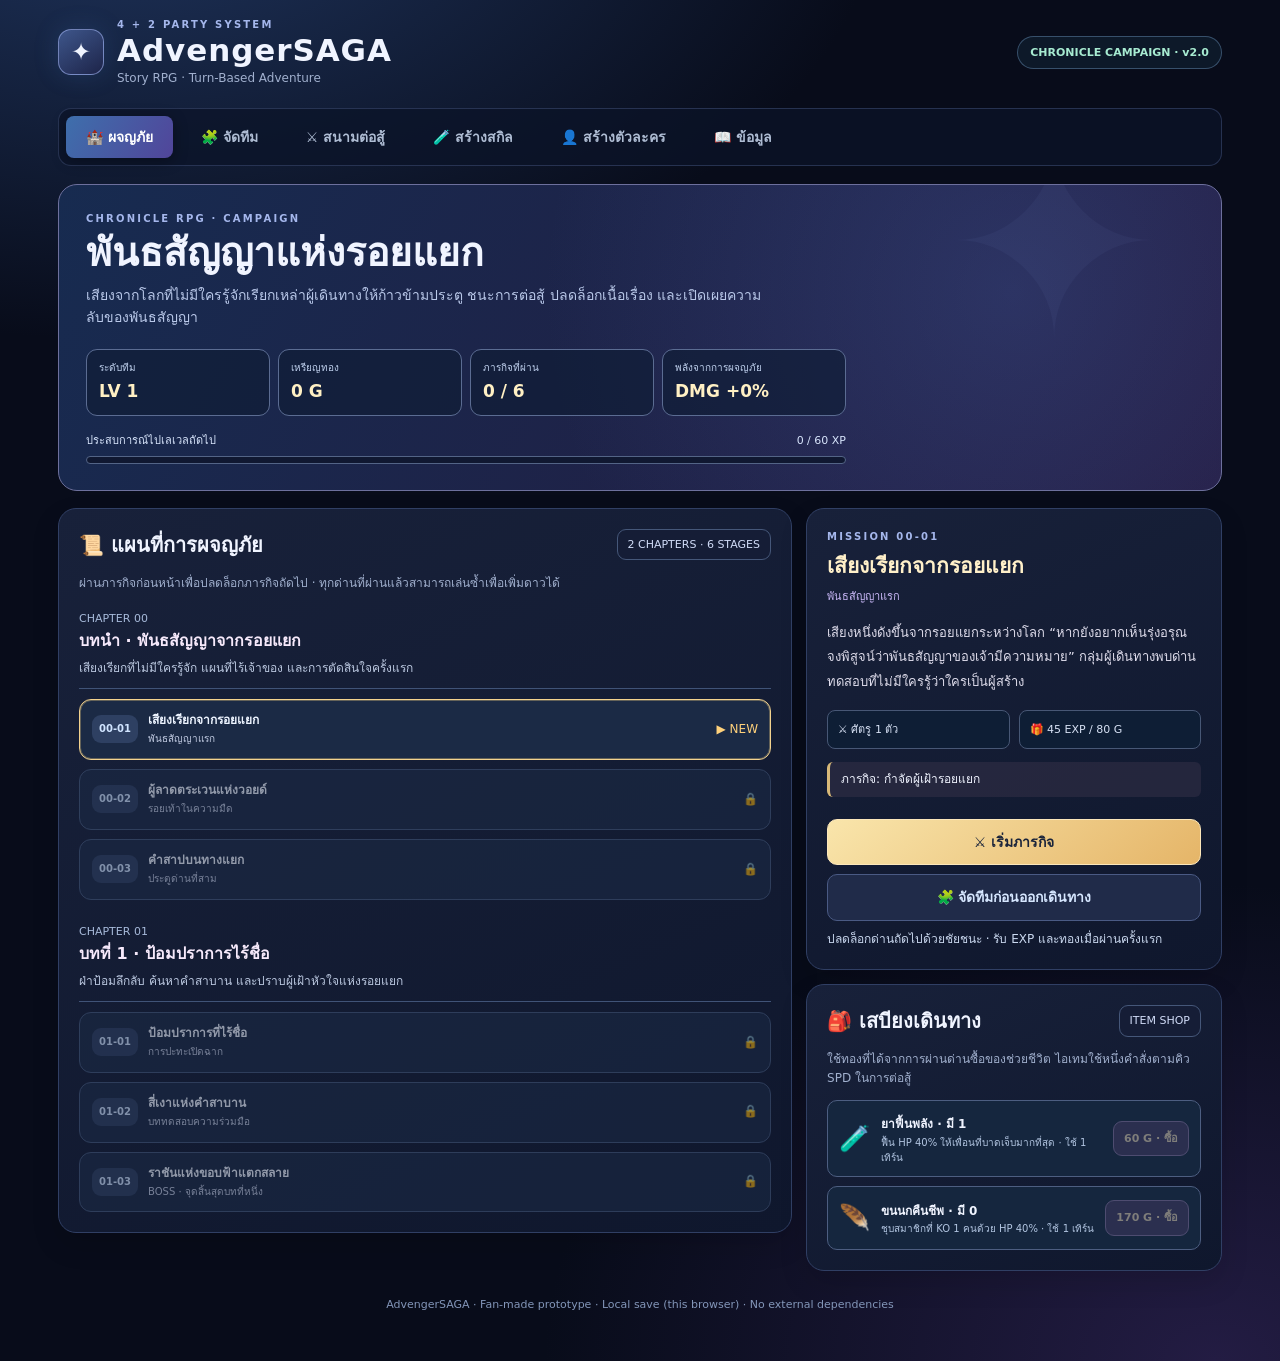
==== index.html @ af324405 "Label team-level growth accurately as campaign damage bonus, not a permanent stat modification" ====
<!doctype html>
<html lang="th">
<head>
<meta charset="utf-8"><meta name="viewport" content="width=device-width, initial-scale=1, viewport-fit=cover">
<meta name="theme-color" content="#090d20">
<title>AdvengerSAGA | สนามต่อสู้ 4+2</title>
<style>
:root{color-scheme:dark;--bg:#080c1a;--panel:#111930;--panel2:#17213c;--line:#303f64;--ink:#f0f4ff;--muted:#a1b0ce;--gold:#f5d28a;--aqua:#88d5ff}
*{box-sizing:border-box}body{margin:0;background:radial-gradient(ellipse 85% 50% at 10% -10%,#203660 0,transparent 70%),radial-gradient(ellipse 75% 50% at 95% 100%,#231c43 0,transparent 70%),var(--bg);color:var(--ink);font:14px/1.6 system-ui,"Noto Sans Thai",sans-serif;min-height:100vh}
button,a{font:inherit}button{cursor:pointer}button:disabled{cursor:not-allowed;opacity:.45}button:focus-visible,a:focus-visible{outline:3px solid #95dfff;outline-offset:3px}a{color:#99d9ff;text-decoration:none}a:hover{text-decoration:underline}
.shell{width:min(1200px,100%);padding:17px 18px 48px;margin:auto}
header{display:flex;align-items:center;justify-content:space-between;gap:15px;flex-wrap:wrap;margin-bottom:20px}
.logo{display:flex;align-items:center;gap:13px}.mark{height:46px;width:46px;display:grid;place-items:center;border:1px solid #9eb2ef9e;border-radius:13px;background:linear-gradient(145deg,#3e568b,#1d2449);font-size:24px;box-shadow:0 0 24px #4379bb35}
.eyebrow{font-size:10px;letter-spacing:.22em;text-transform:uppercase;color:#a5b7ec;font-weight:800}.brand{font-size:clamp(22px,3vw,31px);letter-spacing:.03em;line-height:1.15;font-weight:900}.sub{color:var(--muted);font-size:12px}.tag{border:1px solid #6387ad80;border-radius:99px;background:#172d416d;padding:7px 12px;font-size:11px;font-weight:800;color:#a7ebd1}
nav{display:flex;gap:8px;flex-wrap:wrap;border:1px solid #374469a5;background:#0c1428b9;padding:7px;border-radius:13px;margin:0 0 18px}
.nav-btn{border:0;background:transparent;color:#afbdd4;border-radius:8px;padding:10px 20px;font-weight:800;transition:.15s}.nav-btn.active{color:#fff;background:linear-gradient(120deg,#3e6fac,#51459a);box-shadow:0 3px 15px #0005}
.hero-banner{position:relative;overflow:hidden;background:linear-gradient(120deg,#1e2d56e8,#1d193a);border:1px solid #526d9d;border-radius:19px;padding:26px 27px;margin-bottom:17px}
.hero-banner:after{content:"✦";position:absolute;right:5%;top:-60px;font-size:240px;line-height:1;color:#98b9ff0b;pointer-events:none}
.hero-banner h1{margin:2px 0 6px;font-size:clamp(24px,4vw,39px);line-height:1.25;max-width:700px}.hero-banner p{max-width:690px;margin:0;color:#b9c8e9}
.panel{background:linear-gradient(155deg,#18213a,#0f172d);border:1px solid var(--line);padding:20px;border-radius:18px;box-shadow:0 12px 28px #0002;min-width:0}
.panel-head{display:flex;align-items:center;justify-content:space-between;gap:9px;flex-wrap:wrap;margin-bottom:13px}
.panel h2,.panel h3{margin:0;font-size:20px}.small{font-size:12px;color:var(--muted)}
.grid-main{display:grid;grid-template-columns:1.4fr 1fr;gap:16px}
.party-grid{display:grid;grid-template-columns:repeat(2,minmax(0,1fr));gap:12px}
.unit-card{position:relative;display:flex;flex-direction:column;gap:11px;min-height:145px;width:100%;text-align:left;border:1px solid #43557c;border-radius:14px;padding:14px;background:linear-gradient(135deg,#202c49,#131c34);color:var(--ink);transition:border-color .2s,transform .16s;overflow:hidden}
.unit-card:before{content:"";height:100%;width:4px;position:absolute;left:0;top:0;background:var(--accent,#9ed6ff)}
.unit-card:hover{border-color:var(--accent,#8abaff);transform:translateY(-2px)}.unit-card.selected{border-color:#f7db9b;box-shadow:inset 0 0 0 1px #e8c87850,0 0 22px #cba45a1c}
.class-head{display:flex;gap:12px;align-items:center}.unit-icon{font-size:31px;display:grid;place-items:center;width:54px;height:54px;border-radius:14px;background:var(--accent-back,#263c61);border:1px solid #819ac354}
.unit-name{font-size:18px;font-weight:900;line-height:1.2}.unit-slot{font-size:10px;letter-spacing:.14em;color:#b3c3e9;font-weight:800}
.unit-meta{font-size:12px;color:#b7c6dc}.mini-meters{display:flex;align-items:center;gap:7px;font-size:10px;color:#b9c8e0}
.meter{height:6px;background:#080f22;border-radius:99px;overflow:hidden;flex:1}.meter i{display:block;height:100%;background:linear-gradient(90deg,#4abf9e,#a5f1cd);border-radius:inherit}
.support-grid{display:grid;grid-template-columns:repeat(2,minmax(0,1fr));gap:10px}
.support-card{position:relative;border:1px solid #5961887f;border-radius:14px;padding:16px;background:#1b2543;text-align:left;color:var(--ink);min-height:125px}
.support-card .support-avatar{font-size:26px}.support-card b{display:block;margin:5px 0}.support-card small{display:block;color:#b5c2de;font-size:11px}
.help{border-left:3px solid #d8b679;background:#24243c7d;padding:11px 13px;border-radius:8px;font-size:12px;color:#d6deef}
.button{display:inline-flex;align-items:center;justify-content:center;gap:9px;padding:11px 17px;background:linear-gradient(140deg,#496bad,#5548a0);color:#fff;border:1px solid #8da6db;border-radius:10px;font-weight:800;text-decoration:none;transition:filter .2s}.button:hover{filter:brightness(1.15);text-decoration:none}.button.primary{background:linear-gradient(140deg,#f9e5ab,#e5b568);color:#19233a;border-color:#fce7bb}.button.ghost{background:#202b49;color:#d6e7ff;border-color:#4a5a84}.button.danger{background:#4b293d;border-color:#99536d;color:#ffe5e5}.button.wide{width:100%}
.toolbar{display:flex;flex-wrap:wrap;gap:9px;margin-top:16px}
.status{color:#cfe6ff;font-size:12px}.chips{display:flex;gap:8px;align-items:center;flex-wrap:wrap}
.chip{font-size:11px;border:1px solid #455779;color:#d1dcf8;padding:6px 10px;border-radius:9px;background:#151d36}
#picker{margin-top:14px}.picker-grid{display:grid;grid-template-columns:repeat(2,minmax(0,1fr));gap:9px}
.picker-opt{display:flex;align-items:center;gap:8px;border:1px solid #405782;background:#1d294a;padding:10px;border-radius:9px;color:#edf5ff;text-align:left}.picker-opt:hover{border-color:#e3cf99}.picker-opt:disabled{opacity:.4}
.pick-title{font-size:12px;font-weight:800}
.screen{display:none}.screen.active{display:block}
.battle-head{display:flex;align-items:center;justify-content:space-between;gap:12px;flex-wrap:wrap;margin-bottom:10px}
.battle-roster{display:grid;grid-template-columns:repeat(4,minmax(0,1fr));gap:9px}
.battle-member{color:#e4eafc;border:1px solid #4d5980;background:#1c2642;border-radius:11px;padding:10px;text-align:left;min-height:83px}
.battle-member.active{border-color:#f6d08a;background:#303455;box-shadow:inset 0 0 0 1px #e7c87544}.battle-member b{display:block;font-size:12px}.battle-member span{display:block;font-size:10px;color:#b3c1d9}
.party-stats{display:grid;grid-template-columns:repeat(3,1fr);gap:10px;margin:12px 0}
.statbox{padding:10px 12px;border:1px solid #364766;background:#111b34;border-radius:10px;font-size:11px;color:#b6c3de}.statbox strong{font-size:19px;color:#fff;display:block}
.support-actions{display:grid;grid-template-columns:repeat(2,minmax(0,1fr));gap:9px;margin:12px 0}
.support-button{color:#eaf0ff;border:1px solid #515d8a;background:#242a48;border-radius:11px;text-align:left;padding:12px;font-weight:800}
.support-button small{display:block;font-weight:500;color:#b8c6e0}.support-button.used{opacity:.5}
.arena-wrap{border:1px solid #495985;border-radius:16px;background:#0b1025;overflow:hidden;position:relative}
.arena-frame{width:100%;display:block;height:805px;border:0;background:#0b1025}
.frame-link{display:flex;justify-content:space-between;gap:10px;align-items:center;padding:9px 12px;border-top:1px solid #334466;background:#141d36;font-size:11px}
.logbox{max-height:155px;overflow:auto;display:flex;flex-direction:column;gap:5px}.logline{border-bottom:1px solid #2c395a;padding:5px 0;font-size:12px;color:#b9cbe3}
.footer{color:#8396b9;font-size:11px;text-align:center;margin-top:25px}
.toast{position:fixed;left:50%;bottom:25px;transform:translateX(-50%);background:#f8dfac;color:#1a2235;padding:12px 18px;border-radius:10px;box-shadow:0 8px 30px #0006;font-weight:800;z-index:20;max-width:90vw}
@media(max-width:820px){.grid-main{grid-template-columns:1fr}.arena-frame{height:840px}}
@media(max-width:580px){
 .shell{padding:12px 10px 35px}.hero-banner{padding:20px 17px}.panel{padding:14px}
 .party-grid,.support-grid{gap:8px}.unit-card{padding:11px;min-height:150px}
 .class-head{gap:8px}.unit-icon{width:43px;height:43px;font-size:24px}.unit-name{font-size:14px}
 .unit-meta{font-size:10px}.support-card{padding:10px}
 .battle-member{padding:7px 5px;min-height:80px}.battle-member b{font-size:11px}
 .battle-member span{font-size:9px}.party-stats{gap:6px}.statbox{padding:8px}.statbox strong{font-size:15px}
 .support-button{padding:10px;font-size:11px}
 .arena-frame{height:940px}
 .frame-link{flex-direction:column;align-items:flex-start}
 .nav-btn{flex:1;padding:9px}
}

/* v0.2 — Action-first battle layout (embedded approved animation stays intact). */
#battle{--hud:#111b35}
#battle .battle-heading{display:flex;align-items:center;justify-content:space-between;gap:16px;flex-wrap:wrap;margin-bottom:14px}
#battle .battle-heading .battle-title{font-size:clamp(24px,3vw,34px);line-height:1.2;margin:2px 0 3px}
#battle .battle-heading .small{margin:0}
#battle .battle-heading-actions{display:flex;gap:8px;align-items:center;flex-wrap:wrap}
#battle .battle-layout{display:grid;grid-template-columns:minmax(0,1.65fr) minmax(265px,.9fr);gap:14px;align-items:start}
#battle .battle-main-column,#battle .battle-aside{display:flex;flex-direction:column;gap:12px;min-width:0}
#battle .arena-wrap{border-radius:17px;box-shadow:0 18px 36px #0004}
#battle .arena-hud{padding:12px 15px;background:linear-gradient(130deg,#121f3d,#192744);border-bottom:1px solid #455779}
#battle .arena-hud>div:first-child{display:flex;align-items:center;justify-content:space-between;gap:9px}
#battle .arena-hud strong{font-size:16px;color:#ffe1b1;font-variant-numeric:tabular-nums}
#battle .hud-tag{font-size:11px;font-weight:850;color:#d8e2f5;letter-spacing:.06em}
#battle .hud-meter{height:9px;background:#071122;overflow:hidden;border-radius:99px;margin-top:9px}
#battle .hud-meter i{height:100%;display:block;width:100%;border-radius:inherit;background:linear-gradient(90deg,#df6a6e,#f4c58b);transition:width .28s ease}
#battle .arena-frame{height:479px;width:100%;display:block;border:0;background:#0e1934}
#battle .arena-foot{display:flex;justify-content:space-between;align-items:center;gap:10px;padding:9px 14px;border-top:1px solid #364663;background:#101b34;font-size:12px}
#battle .arena-foot b{color:#e4ecff}
#battle .arena-foot #activeSubtitle{color:#9fb2d9}
#battle .combat-console{padding:15px}
#battle .command-topline{display:flex;justify-content:space-between;align-items:start;gap:10px;margin-bottom:10px}
#battle .command-topline h2{font-size:17px;margin:0}
#battle .command-indicator{font-size:10px;font-weight:850;letter-spacing:.12em;border:1px solid #508b7a;border-radius:7px;padding:5px 8px;background:#1742388a;color:#bdf5dd;white-space:nowrap}
#battle .command-indicator.busy{border-color:#b68e67;background:#4d3623aa;color:#ffe5b0}
#battle .battle-notice{font-size:12px;color:#c8d8ef;background:#0b152c;border:1px solid #354663;border-radius:9px;padding:8px 10px;margin-bottom:10px;min-height:38px}
#battle .combat-command-grid{display:grid;grid-template-columns:repeat(3,minmax(0,1fr));gap:9px}
#battle .combat-command{position:relative;min-width:0;min-height:102px;border:1px solid #6c83b9;border-radius:13px;text-align:left;background:linear-gradient(150deg,#28466d,#16253c);color:#f3f7ff;padding:11px 11px 17px;transition:filter .13s,transform .13s}
#battle .combat-command:hover:not(:disabled){filter:brightness(1.17)}
#battle .combat-command:active:not(:disabled){transform:scale(.97)}
#battle .combat-command.skill{border-color:#76a9c1;background:linear-gradient(145deg,#20535c,#203356)}
#battle .combat-command.ultimate{border-color:#c8a2ec;background:linear-gradient(145deg,#593d78,#2d254e)}
#battle .combat-command:disabled{opacity:.42}
#battle .combat-command-icon{font-size:24px;display:block;line-height:1.15;margin-bottom:8px}
#battle .combat-command strong{display:block;font-size:13px}
#battle .combat-command small{display:block;color:#c3d4ee;font-size:11px;line-height:1.4;margin-top:2px}
#battle .combat-command em{position:absolute;bottom:6px;right:9px;font-style:normal;font-size:9px;color:#d4d9f6;border:1px solid #7a96bd8c;border-radius:4px;padding:0px 5px}
#battle .element-picker{border-top:1px solid #37466b;margin-top:11px;padding-top:11px}
#battle .element-title{display:flex;align-items:center;justify-content:space-between;gap:9px;flex-wrap:wrap;font-size:12px}
#battle .element-choices{display:flex;flex-wrap:wrap;gap:7px;margin-top:8px}
#battle .element-choice{border:1px solid #506384;background:#1a2643;color:#ebf0ff;border-radius:8px;padding:7px 10px;font-size:11px;display:flex;align-items:center;gap:6px}
#battle .element-choice i{height:10px;width:10px;border-radius:50%;background:var(--swatch);box-shadow:0 0 10px var(--swatch)}
#battle .element-choice.active{border-color:#ffda9b;background:#3d3a4d;color:#ffebb9}
#battle .element-choice:disabled{opacity:.43}
#battle .party-console,#battle .support-console{padding:15px}
#battle .battle-roster{display:grid;grid-template-columns:repeat(2,minmax(0,1fr));gap:8px}
#battle .battle-member{min-height:94px;display:flex;flex-direction:column;gap:4px;justify-content:space-between;padding:10px}
#battle .battle-member.active{background:linear-gradient(150deg,#344e73,#2d3458);border-color:#f3d596}
#battle .battle-member b{font-size:13px}
#battle .battle-member span{font-size:10px;line-height:1.35}
#battle .battle-member:disabled{opacity:.58}
#battle .support-actions{margin:0;grid-template-columns:1fr}
#battle .support-button{padding:11px;min-height:66px}
#battle .support-button:disabled{opacity:.5}
#battle .battle-log-panel{padding:13px 15px}
#battle .battle-log-panel summary{cursor:pointer;font-weight:800;display:flex;align-items:center;justify-content:space-between;gap:10px}
#battle .battle-log-panel[open] summary{margin-bottom:8px}
#battle .lab-fallback{display:flex;justify-content:space-between;gap:10px;align-items:center;padding:0 5px;font-size:12px}
#battle .logbox{max-height:165px}
@media(max-width:950px){#battle .battle-layout{grid-template-columns:1fr}#battle .battle-aside{display:grid;grid-template-columns:1fr 1fr;gap:10px}#battle .battle-log-panel,#battle .lab-fallback{grid-column:1/-1}}
@media(max-width:580px){
 #battle .battle-heading{gap:10px;margin-bottom:10px}
 #battle .battle-heading .battle-title{font-size:23px}
 #battle .battle-heading .small{font-size:11px}
 #battle .battle-heading-actions .button{padding:8px 11px;font-size:12px}
 #battle .battle-layout{gap:10px}
 #battle .battle-aside{display:flex;gap:10px}
 #battle .arena-hud{padding:9px 11px}
 #battle .arena-frame{height:350px}
 #battle .arena-foot{font-size:11px}
 #battle .combat-console{padding:10px}
 #battle .combat-command-grid{gap:6px}
 #battle .combat-command{min-height:89px;padding:9px 7px 15px}
 #battle .combat-command strong{font-size:11px}
 #battle .combat-command small{font-size:9px}
 #battle .combat-command-icon{font-size:22px;margin-bottom:5px}
 #battle .element-choice{padding:7px 8px}
 #battle .party-console,#battle .support-console{padding:12px}
 #battle .support-actions{grid-template-columns:repeat(2,minmax(0,1fr))}
 #battle .support-button{font-size:11px}
 #battle .lab-fallback{flex-wrap:wrap}
 #battle .command-topline .small{font-size:10px}
}

</style>
<link rel="stylesheet" href="css/team-arena.css?v=0.4">
<link rel="stylesheet" href="css/fate-inspired.css?v=0.4">
<link rel="stylesheet" href="css/turn-battle.css?v=0.5">
<link rel="stylesheet" href="css/character-assets.css?v=0.8">
<link rel="stylesheet" href="css/encounters.css?v=0.9">
<link rel="stylesheet" href="css/skill-system.css?v=1.0">
<link rel="stylesheet" href="css/stats.css?v=1.1">
<link rel="stylesheet" href="css/initiative.css?v=1.2">
<link rel="stylesheet" href="css/status-effects.css?v=1.3">
<link rel="stylesheet" href="css/life-system.css?v=1.4">
<link rel="stylesheet" href="css/skill-creator.css?v=1.5">
<link rel="stylesheet" href="css/character-creator.css?v=1.6">
<link rel="stylesheet" href="css/campaign.css?v=2.0">
</head>
<body>
<div class="shell">
<header>
 <div class="logo"><div class="mark">✦</div><div><div class="eyebrow">4 + 2 Party System</div><div class="brand">AdvengerSAGA</div><div class="sub">Story RPG · Turn-Based Adventure</div></div></div>
 <span class="tag">CHRONICLE CAMPAIGN · v2.0</span>
</header>
<nav aria-label="การนำทาง">
 <button class="nav-btn active" data-screen="campaign">🏰 ผจญภัย</button>
 <button class="nav-btn" data-screen="formation">🧩 จัดทีม</button>
 <button class="nav-btn" data-screen="battle">⚔️ สนามต่อสู้</button>
 <button class="nav-btn" data-screen="creator">🧪 สร้างสกิล</button>
 <button class="nav-btn" data-screen="character">👤 สร้างตัวละคร</button>
 <button class="nav-btn" data-screen="about">📖 ข้อมูล</button>
</nav>

<section id="campaign" class="screen active" aria-label="แผนที่ผจญภัยและเนื้อเรื่อง">
 <div class="hero-banner campaign-hero">
  <div class="eyebrow">CHRONICLE RPG · CAMPAIGN</div>
  <h1>พันธสัญญาแห่งรอยแยก</h1>
  <p>เสียงจากโลกที่ไม่มีใครรู้จักเรียกเหล่าผู้เดินทางให้ก้าวข้ามประตู ชนะการต่อสู้ ปลดล็อกเนื้อเรื่อง และเปิดเผยความลับของพันธสัญญา</p>
  <div class="campaign-summary-grid">
   <div><small>ระดับทีม</small><strong id="campaignLevel">LV 1</strong></div>
   <div><small>เหรียญทอง</small><strong id="campaignGold">0 G</strong></div>
   <div><small>ภารกิจที่ผ่าน</small><strong id="campaignProgress">0 / 6</strong></div>
   <div><small>พลังจากการผจญภัย</small><strong id="campaignBonus">DMG +0%</strong></div>
  </div>
  <div class="campaign-exp-line"><span>ประสบการณ์ไปเลเวลถัดไป</span><span id="campaignXpLabel">0/60 XP</span></div>
  <div class="campaign-exp-track"><i id="campaignXpBar"></i></div>
 </div>
 <div class="campaign-grid-layout">
  <div class="campaign-journey">
   <div class="panel campaign-map-panel">
    <div class="panel-head"><h2>📜 แผนที่การผจญภัย</h2><span class="chip">2 CHAPTERS · 6 STAGES</span></div>
    <p class="small">ผ่านภารกิจก่อนหน้าเพื่อปลดล็อกภารกิจถัดไป · ทุกด่านที่ผ่านแล้วสามารถเล่นซ้ำเพื่อเพิ่มดาวได้</p>
    <div id="campaignChapters" class="campaign-chapters"></div>
   </div>
  </div>
  <div class="campaign-side">
   <div class="panel campaign-briefing">
    <div class="eyebrow" id="campaignStageNumber">MISSION 00-01</div>
    <h2 id="campaignStageTitle">เสียงเรียกจากรอยแยก</h2>
    <div id="campaignStageSubtitle" class="campaign-stage-subtitle">พันธสัญญาแรก</div>
    <p id="campaignStageStory" class="campaign-stage-story"></p>
    <div class="campaign-stage-info"><span id="campaignStageEnemies">ศัตรู</span><span id="campaignStageRewards">รางวัล</span></div>
    <div id="campaignStageObjective" class="campaign-objective">เป้าหมาย</div>
    <button id="campaignLaunch" class="button primary wide" type="button">⚔️ เริ่มภารกิจ</button>
    <button id="campaignResume" class="button ghost wide" type="button" hidden>↩ กลับสู่การต่อสู้ที่ค้างไว้</button>
    <button class="button ghost wide" type="button" data-screen="formation">🧩 จัดทีมก่อนออกเดินทาง</button>
    <div id="campaignBriefingMessage" class="small"></div>
   </div>
   <div class="panel campaign-shop">
    <div class="panel-head"><h2>🎒 เสบียงเดินทาง</h2><span class="chip">ITEM SHOP</span></div>
    <p class="small">ใช้ทองที่ได้จากการผ่านด่านซื้อของช่วยชีวิต ไอเทมใช้หนึ่งคำสั่งตามคิว SPD ในการต่อสู้</p>
    <div id="campaignShopItems"></div>
   </div>
  </div>
 </div>
</section>

<section id="formation" class="screen">
 <div class="hero-banner"><div class="eyebrow">YOUR ADVENTURE STARTS HERE</div><h1>เลือกทีมหลัก 4 คน<br>พร้อมผู้ช่วย 2 คน</h1><p>รวม 4 อาชีพที่ทดสอบแล้วไว้ในโปรเจกต์เดียว ปรับตำแหน่งของสมาชิกและผู้ช่วยได้ก่อนลงสนาม พร้อมบันทึกทีมไว้ในเบราว์เซอร์</p></div>
 <div class="grid-main">
  <div class="panel">
   <div class="panel-head"><h2>⚔️ Main Party</h2><span class="chip">4 / 4 ACTIVE SLOTS</span></div>
   <div id="mainSlots" class="party-grid"></div>
   <div class="toolbar"><button id="startBattle" class="button primary wide">⚔️ เข้าสู่สนามฝึก</button></div>
  </div>
  <div class="panel">
   <div class="panel-head"><h2>✦ Support Squad</h2><span class="chip">2 / 2 SUPPORT SLOTS</span></div>
   <div id="supportSlots" class="support-grid"></div>
   <p class="help">ผู้ช่วยไม่ใช่ตัวละครโจมตีหลัก แต่สามารถใช้ความสามารถระหว่างทดลองต่อสู้ได้ และไม่กินพื้นที่ 4 ช่องของทีมหลัก</p>
   <div id="picker" hidden><div class="panel-head"><h3 id="pickerTitle">เลือกสมาชิก</h3><button class="button ghost" id="cancelPicker">ปิด</button></div><div class="picker-grid" id="pickerOptions"></div></div>
   <div class="toolbar"><button class="button ghost wide" id="resetTeam">คืนค่าทีมเริ่มต้น</button></div>
  </div>
 </div>
</section>
<section id="battle" class="screen" aria-label="สนามต่อสู้ AdvengerSAGA">
 <div class="battle-heading">
   <div><div class="eyebrow">ADVENGERSAGA · BATTLE COMMAND</div>
   <h1 class="battle-title">⚔️ ADVENGER BATTLE</h1><p class="small">สนามแบบแถวเดียว 4 คน · เรียงคำสั่งตาม SPD ของฝ่ายเราและศัตรู · ผู้ช่วย 2 คน</p></div>
   <div class="battle-heading-actions">
    <button type="button" id="battleReset" class="button ghost">↻ เริ่มไฟต์ใหม่</button>
    <button type="button" class="button ghost" data-screen="formation">🧩 จัดทีม</button>
   </div>
 </div>
 <div id="campaignBattleBanner" class="campaign-battle-banner" hidden>
   <div><span class="eyebrow">📜 STORY MISSION</span><strong id="campaignBattleTitle">พันธสัญญา</strong><small id="campaignBattleObjective"></small></div>
   <button type="button" class="button ghost" data-screen="campaign">🏰 กลับแผนที่</button>
 </div>
 <div id="campaignBattleResult" class="campaign-result" hidden aria-live="polite">
  <div id="campaignResultTitle" class="campaign-result-title"></div>
  <p id="campaignResultStory"></p>
  <div id="campaignResultReward" class="campaign-result-reward"></div>
  <div class="campaign-result-actions">
    <button type="button" class="button primary" data-campaign-next>▶ ภารกิจถัดไป</button>
    <button type="button" class="button ghost" data-screen="campaign">🏰 แผนที่ผจญภัย</button>
  </div>
 </div>
 <div class="encounter-toolbar" id="encounterToolbar"><label for="encounterSelect">⚔️ สนามต่อสู้</label><select id="encounterSelect" aria-label="เลือกภารกิจต่อสู้"><option value="training">ฝึกต่อสู้ · ศัตรู 1 ตัว</option><option value="skirmish">ปะทะหมู่ · ศัตรู 3 ตัว</option><option value="boss">บอส + ลูกสมุน 2 ตัว</option><option value="horde">🧪 SKILL LAB · ศัตรู 4 ตัว</option></select><span class="small">เปลี่ยนสนาม = เริ่มไฟต์ใหม่ (ยังคงทีมเดิม)</span></div>
 <div class="battle-layout">
  <div class="battle-main-column">
   <section class="arena-wrap" aria-label="สนามทดสอบการโจมตี">
    <div class="arena-hud">
     <div class="hud-enemy-top"><span class="hud-tag"><span class="hud-enemy-icon">◆</span> ENEMY · <span id="enemyName">TRAINING SENTINEL</span></span><strong id="enemyHealth">100%</strong></div>
     <div class="hud-meter" role="progressbar" id="targetHpTrack" aria-label="พลังชีวิตเป้าหมาย" aria-valuemin="0" aria-valuemax="100" aria-valuenow="100"><i id="targetHpBar"></i></div>
    </div>
    <div id="enemyTargets" class="enemy-targets" aria-label="เลือกเป้าหมายศัตรู"></div>
    <div id="teamArena" class="as-stage" aria-label="สนามต่อสู้: สมาชิกหลัก 4 คนยืนอยู่พร้อมกัน และหุ่นฝึก 1 ตัว"></div>
    <div class="arena-foot"><span class="arena-active-info"><span class="foot-active-icon">✦</span> <b id="activeName">Saber</b><span id="activeSubtitle">นักดาบ</span></span><span>ENERGY <b id="activeEnergy">100/100</b></span></div>
   </section>
   <section class="turn-board" aria-label="ลำดับเทิร์นต่อสู้">
    <div class="turn-head"><span class="turn-heading" id="roundLabel">ROUND 1 · ลำดับเทิร์น</span><span class="turn-phase" id="turnPhase">ฝ่ายเรา</span></div>
    <div class="turn-order" id="turnOrder" aria-live="polite"></div>
    <div class="turn-info" id="turnInfo">SPD สูงออกก่อน · ฝ่ายเราและศัตรูสลับตามคิว</div>
   </section>
   <section class="panel party-console" aria-label="เลือกสมาชิกลงสนาม">
     <div class="panel-head"><h2>✧ PARTY STATUS</h2><span class="chip">MAIN · 4/4</span></div>
     <p class="small" style="margin:0 0 10px">SPD สูงออกก่อน · ทุกตัวได้รับหนึ่งคำสั่งต่อรอบ · ต้องรอคิวของตัวเอง</p>
     <div id="battleRoster" class="battle-roster"></div>
   </section>
   <section class="combat-console panel" aria-label="คำสั่งโจมตี">
    <div class="command-topline">
      <div><h2>✦ COMMAND CARDS</h2><span class="small">Basic / Skill / Ultimate ใช้หนึ่งเทิร์น · ป้องกันเพื่อผ่านเทิร์นได้</span></div>
      <span class="command-indicator" id="commandIndicator">READY</span>
    </div>
    <div id="combatStatus" class="battle-notice" role="status" aria-live="polite">กำลังเตรียมสนาม...</div>
    <div class="combat-command-grid">
      <button type="button" class="combat-command basic" data-command="basic"><span class="command-seal">I</span><span class="combat-command-icon">⚔️</span><span class="command-type">STANDARD</span><strong>BASIC</strong><small id="basicLabel">โจมตีปกติ</small><em>J</em></button>
      <button type="button" class="combat-command skill" data-command="skill"><span class="command-seal">II</span><span class="combat-command-icon">✦</span><span class="command-type">SPECIAL</span><strong>SKILL</strong><small id="skillLabel">สกิลประจำอาชีพ</small><em>K</em></button>
      <button type="button" class="combat-command ultimate" data-command="ultimate"><span class="command-seal">III</span><span class="combat-command-icon">✶</span><span class="command-type">LIMIT BREAK</span><strong>ULTIMATE</strong><small id="ultimateLabel">ใช้ EX 100</small><em>L</em></button>
    </div>
    <div class="turn-utility"><button type="button" class="guard-command" id="guardCommand" data-command="guard">🛡️ ป้องกัน / ผ่านเทิร์น</button><small>รับความเสียหายลดลง 50% เมื่อถูกโจมตีรอบนี้ · EX +15</small></div>
    <details class="skill-database" id="dbSkillPanel" open>
      <summary>✦ SEVEN KNIGHTS · ฐานข้อมูลสกิล <span class="small">ทดลองใช้สกิลข้อมูลจริง ผ่านกติกาเกมเรา</span></summary>
      <div class="db-kit-head">
        <label for="dbHeroKit">ชุดสกิลอ้างอิงสำหรับตัวที่เลือก</label>
        <select id="dbHeroKit"><option value="">ไม่ใช้ฐานข้อมูล</option></select>
      </div>
      <p class="db-hint" id="dbPassiveInfo">เลือกชุดสกิลเพื่อดู Passive และท่าพิเศษ</p>
      <div id="dbSkillButtons" class="db-skill-buttons"></div>
      <div id="dbStatusInfo" class="db-status-line" aria-live="polite"></div>
      <a id="dbSource" class="db-source" target="_blank" rel="noopener noreferrer" hidden>แหล่งข้อมูลสกิลที่ตรวจสอบ</a>
      <p class="db-notice">ข้อมูลจาก Seven Knights Re:BIRTH เป็นตัวอย่างชุดสกิลที่ตรวจสอบแล้ว · คูลดาวน์ 30 วินาที = 1 รอบ (สูตรดาเมจดัดแปลงสำหรับ AdvengerSAGA) · เปลี่ยนชุดสกิลแล้วเริ่มไฟต์ใหม่</p>
    </details>
    <div id="campaignBattleItems" class="campaign-battle-items" hidden>
      <strong>🎒 ไอเทมระหว่างภารกิจ</strong>
      <small>ใช้หนึ่งคำสั่งในเทิร์น SPD เช่นเดียวกับสกิล</small>
      <div id="campaignItemButtons" class="campaign-item-buttons"></div>
    </div>
    <details class="life-lab" id="lifePanel">
      <summary>💀 LIFE LAB · ตาย / ฟื้นคืนชีพ <span class="small">ทดลองกลไก ไม่กินเทิร์น</span></summary>
      <label for="lifeDemoTarget">ตัวละครที่ทดสอบ</label>
      <select id="lifeDemoTarget" aria-label="เลือกตัวละครที่จะทดสอบการตายหรือชุบชีวิต"></select>
      <div id="lifeDemoInfo" class="life-demo-info"></div>
      <div class="life-lab-grid">
       <button type="button" data-life-test="guts">🛡️ มอบ Guts 1 ครั้ง</button>
       <button type="button" data-life-test="immortality">✨ มอบ Immortality 2 รอบ</button>
       <button type="button" data-life-test="autoRevive">💠 Auto Revive 60%</button>
       <button type="button" data-life-test="soulDeath">🔒 Soul Death 3 รอบ</button>
       <button type="button" data-life-test="damage">💀 โจมตีถึงตาย</button>
       <button type="button" data-life-test="revive">🌱 ชุบชีวิต 40%</button>
       <button type="button" data-life-test="cleanse">🕊️ ล้างสถานะผิดปกติ</button>
      </div>
      <p class="small">ทดลองได้กับสมาชิกทีมหลัก รวมตัวละคร KO · ถ้ามี Soul Death การชุบชีวิตจะถูกปฏิเสธ · ค่าทดลองไม่ใช่ค่าที่บังคับใช้กับทุกสกิล</p>
    </details>
    <details class="created-skill-panel" id="createdSkillPanel" open>
      <summary>🧪 MY CREATED SKILLS <span class="small">สกิลที่ติดตั้งจาก Skill Creator Lab</span></summary>
      <div id="createdBattleSkills" class="created-battle-skills"></div>
      <button type="button" class="button ghost" data-screen="creator">+ ไปสร้าง / ติดตั้งสกิล</button>
    </details>
    <details class="ailment-lab" id="ailmentPanel">
      <summary>🧪 STATUS LAB · ทดสอบสถานะผิดปกติ <span class="small">ไม่ใช้เทิร์น · เฉพาะสนามทดลอง</span></summary>
      <div class="ailment-lab-controls">
        <label for="ailmentDemoKind">เลือกสถานะ</label>
        <select id="ailmentDemoKind" aria-label="สถานะที่ต้องการทดสอบ"></select>
        <label for="ailmentDemoTurns">ระยะเวลา</label>
        <select id="ailmentDemoTurns"><option value="1">1 เทิร์น</option><option value="2" selected>2 เทิร์น</option><option value="3">3 เทิร์น</option><option value="4">4 เทิร์น</option></select>
      </div>
      <div class="ailment-lab-buttons">
        <button type="button" id="ailmentDemoEnemy">🎯 ใส่สถานะให้ศัตรูเป้าหมาย</button>
        <button type="button" id="ailmentDemoAlly">🛡️ ใส่สถานะให้ตัวละครปัจจุบัน</button>
      </div>
      <p class="small">ทดสอบสถานะโดยตรง ไม่ใช่สกิลตัวละคร · บังคับโอกาสติด 100% แต่ภูมิคุ้มกันยังมีผล</p>
    </details>
    <details class="element-picker" id="elementPanel"><summary>✧ ปรับธาตุของเอฟเฟกต์ <span class="small">แตะเพื่อเลือกสี</span></summary><div id="elementChoices" class="element-choices" role="group" aria-label="เลือกธาตุ"></div></details>
   </section>
  </div>
  <aside class="battle-aside">
   <section class="panel support-console" aria-label="ใช้ผู้ช่วย">
     <div class="panel-head"><h2>✦ SUPPORT COMMAND</h2><span class="chip">2 SUPPORTS</span></div>
     <div id="assistActions" class="support-actions"></div>
     <p class="small" style="margin:8px 0 0">แต่ละช่องใช้ได้หนึ่งครั้งต่อไฟต์ · กดเริ่มไฟต์ใหม่เพื่อเติมสิทธิ์</p>
   </section>
   <details class="panel stats-panel">
     <summary>🧬 สถานะตัวละครที่เลือก · 30 STATS</summary>
     <div id="statLive" class="stat-live"></div>
   </details>
   <details class="panel battle-log-panel">
     <summary>📜 บันทึกการต่อสู้ <span class="small">แตะเพื่อเปิด / ปิด</span></summary>
     <div id="battleLog" class="logbox" aria-live="polite"></div>
   </details>
   <div class="lab-fallback"><span class="small">ดูแอนิเมชันต้นฉบับรายอาชีพ</span><a id="fullDemo" href="labs/saber.html" target="_blank" rel="noopener">เปิดอาชีพนี้เต็มหน้าจอ</a></div>
  </aside>
 </div>
</section>


<section id="character" class="screen" aria-label="ห้องทดลองสร้างตัวละคร">
 <div class="hero-banner character-banner">
  <div class="eyebrow">ADVENGERSAGA · CHARACTER CREATOR v1.6</div>
  <h1>👤 สร้างตัวละครของเรา</h1>
  <p>ออกแบบตัวละครใหม่ได้ 1 ตัวเต็มรูปแบบ เลือกอาชีพ ปรับสเตตัสทั้ง 30 ค่า ใส่ภาพตัวละคร และเลือกสกิลจากคลังเดิม จากนั้นนำเข้าสนามรบแบบ SPD ได้จริง</p>
 </div>
 <div class="character-creator-layout">
  <div class="panel character-editor">
   <div class="panel-head"><h2>✦ Character Workshop</h2><span class="chip">ONE ORIGINAL HERO</span></div>
   <div class="character-fields">
    <label>ชื่อตัวละคร
      <input id="charLabName" maxlength="40" placeholder="เช่น Haruto Key" autocomplete="off">
    </label>
    <label>ชื่อภาษาไทย / ชื่อที่แสดง
      <input id="charLabNameTh" maxlength="40" placeholder="เช่น ฮารุโตะ คีย์" autocomplete="off">
    </label>
    <label>อาชีพ
      <select id="charLabClass">
       <option value="saber">⚔️ Saber · นักดาบ</option>
       <option value="mage">🔮 Mage · นักเวท</option>
       <option value="tank">🛡️ Tank · ผู้พิทักษ์</option>
       <option value="gunner">🔫 Gunner · มือปืน</option>
      </select>
    </label>
    <label>คำอธิบายตัวละคร (ไม่บังคับ)
      <textarea id="charLabDescription" rows="2" maxlength="180" placeholder="นิสัย บทบาท หรือเรื่องราวของตัวละคร"></textarea>
    </label>
   </div>
   <div class="character-stat-top">
    <div><h3>🧬 ค่าสถานะ 30 ค่า</h3><p>ค่าตั้งต้นแยกตามสาย และแก้ทุกค่าได้อิสระ</p></div>
    <button id="charLabPreset" type="button" class="button ghost">↺ ใช้ค่าสายนี้</button>
   </div>
   <div id="charLabStats" class="character-stat-groups"></div>
   <div id="charLabMessage" class="creator-feedback" aria-live="polite" role="status"></div>
   <div class="character-actions">
    <button id="charLabSave" type="button" class="button primary">💾 สร้าง / บันทึกตัวละคร</button>
    <button id="charLabDelete" type="button" class="button danger">ลบตัวละครนี้</button>
   </div>
   <p class="small">เมื่อบันทึก เกมจะโหลดหน้าใหม่เพื่ออัปเดตตัวละครในทีม · สามารถสร้างหรือแก้ไขได้ 1 ตัวต่อเบราว์เซอร์</p>
  </div>
  <div class="character-side">
   <div class="panel character-preview-panel">
    <div class="panel-head"><h2>✦ Character Preview</h2><span class="chip" id="charLabClassLabel">SABER</span></div>
    <div class="character-preview-stage">
     <img id="charLabImage" src="characters/saber/art.svg" alt="ภาพตัวอย่างตัวละคร">
    </div>
    <div id="charLabPreviewName" class="character-preview-name">ตัวละครใหม่</div>
    <p id="charLabPreviewRole" class="small">Saber · นักดาบ</p>
    <div id="charLabCorePreview" class="character-core-preview"></div>
    <label class="character-image-label" for="charLabPortrait">🖼️ ภาพตัวละคร (PNG / JPG / WebP ไม่เกิน 600 KB)</label>
    <input id="charLabPortrait" type="file" accept="image/png,image/jpeg,image/webp">
    <button id="charLabResetPortrait" type="button" class="button ghost">ใช้ภาพอาชีพเดิม</button>
    <p class="small">ใช้ภาพอาชีพเป็นตัวแทนได้ หรืออัปโหลดภาพของตัวเอง โดยภาพจะเก็บในเบราว์เซอร์เท่านั้น</p>
   </div>
   <div class="panel">
    <h2>⚔️ เลือกสกิลติดตัว</h2>
    <p class="help">สกิลสร้างเองจาก Skill Creator จะมาอยู่ที่นี่ เลือกได้สูงสุด 4 ช่อง หากยังไม่มีสกิล สามารถใช้ท่าตั้งต้นของอาชีพก่อนได้</p>
    <div id="charLabSkills" class="character-skill-slots"></div>
    <button type="button" class="button ghost wide" data-screen="creator">🧪 ไป Skill Creator</button>
   </div>
   <div class="panel">
    <h2>💾 สำรอง / นำเข้าตัวละคร</h2>
    <p class="help">ส่งออกเป็น JSON ที่รวมข้อมูลตัวละคร รูป และคลังสกิลที่สร้างเอง เพื่อใช้ย้ายเครื่องได้</p>
    <textarea id="charLabTransfer" rows="5" placeholder="JSON สำรองตัวละคร" spellcheck="false"></textarea>
    <div class="character-transfer-actions">
     <button id="charLabExport" type="button" class="button ghost">📤 ส่งออก JSON</button>
     <button id="charLabImport" type="button" class="button ghost">📥 นำเข้า JSON</button>
    </div>
    <p class="small">ตัวละครนี้จะเพิ่มเป็นตัวเลือกในหน้า <b>จัดทีม</b> โดยใช้หนึ่งใน 4 ช่องตัวหลัก ไม่เพิ่มจำนวนสมาชิกในสนาม</p>
   </div>
  </div>
 </div>
</section>

<section id="creator" class="screen" aria-label="แล็บสร้างสกิลตัวละคร">
 <div class="hero-banner creator-banner">
  <div class="eyebrow">ADVENGERSAGA · SKILL CREATOR v1.5</div>
  <h1>🧪 สร้างสกิลตัวละคร</h1>
  <p>เลือกเอฟเฟกต์จากฐานข้อมูลกลาง แล้วกำหนดให้ทำงานทีละขั้น 1 → 2 → 3 สร้างได้ทั้งโจมตีหลายเป้าหมาย หลายฮิต ดีบัฟ บัฟ ฮีล และคืนชีพ จากนั้นติดตั้งให้ตัวละครที่ต้องการ</p>
 </div>
 <div class="skill-creator-layout">
  <div class="panel creator-editor">
   <div class="panel-head"><h2>✦ Skill Workshop</h2><span class="chip">ORDERED EFFECTS</span></div>
   <div class="creator-picker">
    <label for="skillLabList">เลือกสกิลที่เคยบันทึก</label>
    <select id="skillLabList" aria-label="คลังสกิลที่สร้างแล้ว"><option value="">— สกิลใหม่ —</option></select>
    <button id="skillLabNew" class="button ghost" type="button">+ สกิลใหม่</button>
    <button id="skillLabExample" class="button ghost" type="button">⚡ ตัวอย่าง 4×4</button>
   </div>
   <div class="creator-fields">
    <label>ชื่อสกิล
      <input id="skillLabName" maxlength="70" placeholder="เช่น Thunder Judgment" autocomplete="off">
    </label>
    <label>เป้าหมายหลัก
      <select id="skillLabTarget"></select>
    </label>
    <label>ชนิดความเสียหาย
      <select id="skillLabDamageType"><option value="physical">กายภาพ (P_ATK)</option><option value="magic">เวทมนตร์ (M_ATK)</option></select>
    </label>
    <label>คูลดาวน์ (รอบ)
      <input id="skillLabCooldown" type="number" min="0" max="30" step="1" value="3">
    </label>
   </div>
   <div class="creator-step-header">
    <div><h3>เอฟเฟกต์ตามลำดับ</h3><p>ระบบทำขั้นที่ 1 ให้เสร็จก่อน จึงเริ่มขั้นถัดไป</p></div>
    <button id="skillLabAdd" class="button primary" type="button">+ เพิ่มเอฟเฟกต์</button>
   </div>
   <div id="skillLabEffects" class="creator-step-list" aria-label="ขั้นตอนเอฟเฟกต์สกิล"></div>
   <div id="skillLabMessage" class="creator-feedback" role="status" aria-live="polite"></div>
   <div class="creator-footer-actions">
    <button id="skillLabSave" class="button primary" type="button">💾 บันทึกลงคลัง</button>
    <button id="skillLabDuplicate" class="button ghost" type="button">ทำสำเนา</button>
    <button id="skillLabDelete" class="button ghost" type="button">ลบสกิล</button>
   </div>
  </div>
  <div class="creator-side">
   <div class="panel">
    <div class="panel-head"><h2>⚔️ ติดตั้งให้ตัวละคร</h2><span class="chip">EQUIP</span></div>
    <p class="help">บันทึกสกิลก่อน แล้วเลือกตัวละครและช่องที่จะติดตั้ง สกิลที่สร้างสามารถติดตั้งให้หลายตัวละครได้</p>
    <label class="creator-label" for="skillLabHero">ตัวละคร</label>
    <select id="skillLabHero"></select>
    <label class="creator-label" for="skillLabSlot">ช่องสกิล</label>
    <select id="skillLabSlot">
     <option value="basic">Basic · โจมตีปกติ</option>
     <option value="skill1">Skill 1 · สกิล 1</option>
     <option value="skill2">Skill 2 · สกิล 2</option>
     <option value="ultimate">Ultimate · อัลติเมท (EX 100)</option>
    </select>
    <div id="skillLabEquipped" class="creator-equipped">ยังไม่มีสกิลติดตั้ง</div>
    <div class="creator-equip-actions">
     <button id="skillLabEquip" class="button primary" type="button">✓ ติดตั้งสกิลนี้</button>
     <button id="skillLabUnequip" class="button ghost" type="button">ถอดออก</button>
    </div>
    <button id="skillLabBattle" class="button ghost wide" type="button" data-screen="battle">⚔️ ไปทดลองในสนาม</button>
   </div>
   <div class="panel">
    <h2>🧾 ตัวอย่างข้อมูลสกิล</h2>
    <p class="help">ดูข้อมูลจริงที่ใช้บันทึก เอฟเฟกต์ยังคงอยู่ในลำดับที่กำหนด และสามารถส่งออกเป็น JSON ได้</p>
    <pre id="skillLabPreview" class="creator-json" aria-label="ข้อมูล JSON ของสกิล"></pre>
    <h3>สำรองข้อมูล / ย้ายเครื่อง</h3>
    <p class="help">ไฟล์สกิลเก็บในเบราว์เซอร์เครื่องนี้ ไม่ได้อัปโหลดขึ้น GitHub อัตโนมัติ</p>
    <textarea id="skillLabTransfer" rows="5" placeholder="JSON สำหรับส่งออกหรือนำเข้าคลังสกิล"></textarea>
    <div class="creator-transfer-actions">
     <button id="skillLabExport" class="button ghost" type="button">📤 ส่งออก JSON</button>
     <button id="skillLabImport" class="button ghost" type="button">📥 นำเข้า JSON</button>
    </div>
   </div>
  </div>
 </div>
</section>

<section id="about" class="screen">
 <div class="hero-banner"><div class="eyebrow">DEVELOPMENT ROADMAP</div><h1>AdvengerSAGA</h1><p>ระบบต่อสู้แสดงสมาชิกหลักทั้ง 4 คนในสนามเดียวกัน และผู้ช่วยอีก 2 ช่อง แยกข้อมูลและชุดท่าโจมตีเป็นโฟลเดอร์ของแต่ละตัวละคร พร้อมเปลี่ยนภาพเป็น PNG ในอนาคต</p></div>
 <div class="panel"><h2>สิ่งที่ใช้ได้ในรุ่นนี้</h2><p>จัดตำแหน่งสมาชิกหลัก 4 ช่อง สลับผู้ช่วย 2 ช่อง บันทึกทีมอัตโนมัติ สลับตัวละครที่ควบคุมในสนามทดลอง และใช้การช่วยเหลือแบบจำกัดจำนวนครั้ง พร้อมจัดการ HP/EX และการเลือกเป้าหมายศัตรูผ่านระบบกลาง</p>
 <p class="help">รุ่นนี้เป็น <b>4-Character Training Arena</b> สมาชิกหลักทั้งสี่คนยืนในสนามพร้อมกัน แต่ผู้เล่นสั่งโจมตีทีละคน ส่วนผู้ช่วยยังเป็นตัวต้นแบบ และมีเทิร์นศัตรูแบบกำหนดเป้าหมายล่วงหน้า รองรับศัตรูหลายตัวและบอสทดลอง มีระบบสกิลกลางอ้างอิงข้อมูล Re:BIRTH (ตัวอย่างที่ผ่านการตรวจสอบ) แต่ยังไม่มี AI เชิงกลยุทธ์ / เซิร์ฟเวอร์เซฟ</p>
 <div class="chips" id="labLinks"></div></div>
 <div class="panel life-dictionary">
  <h2>💀 Death & Revival Library · 9 ประเภท</h2>
  <p class="help">เอฟเฟกต์สำหรับสร้างสกิลใหม่: Death, Soul Death, Guts, Immortality, Revive, Auto Revive, Execution และภูมิคุ้มกัน</p>
  <div id="lifeCatalog"></div>
  <p class="help">ศึกษากลไกโดยอ้างอิง <a href="https://gamewith.net/sevenknights-rebirth/70436" target="_blank" rel="noopener noreferrer">Seven Knights Re:BIRTH Status and Buff Guide</a></p>
 </div>
 <div class="panel ailment-dictionary">
  <h2>🩺 Status Effect Library · 17 สถานะ</h2>
  <p class="help">สถานะต่อเนื่อง ควบคุมการกระทำ และจำกัดความสามารถ โดยอ้างอิงรูปแบบ Seven Knights Re:BIRTH</p>
  <div id="ailmentCatalog"></div>
  <p class="help">แหล่งข้อมูล: <a href="https://gamewith.net/sevenknights-rebirth/70421" target="_blank" rel="noopener noreferrer">GameWith — Seven Knights Re:BIRTH Statuses</a></p>
 </div>
 <div class="panel stat-dictionary"><h2>🧬 Universal Stat Database</h2>
 <p class="help">สแตตทั้ง 30 รายการใช้ร่วมกันได้ทั้งตัวละคร ศัตรู และบอส · ค่าเปอร์เซ็นต์เก็บเป็นสัดส่วน เช่น 0.40 = 40% · สูตรต่อสู้จะตกลงกันภายหลัง</p>
 <div id="statCatalog" aria-label="สารานุกรมค่าสถานะทั้งหมด"></div></div>
</section>
<footer class="footer">AdvengerSAGA · Fan-made prototype · Local save (this browser) · No external dependencies</footer>
</div>
<script src="classes/catalog.js?v=0.6"></script>
<script src="js/class-animation-registry.js?v=0.7"></script>
<script src="classes/saber/animations.js?v=0.7"></script>
<script src="classes/mage/animations.js?v=0.7"></script>
<script src="classes/tank/animations.js?v=0.7"></script>
<script src="classes/gunner/animations.js?v=0.7"></script>
<script src="js/stat-db.js?v=1.1"></script>
<script src="js/character-registry.js?v=0.7"></script>
<script src="characters/manifest.js?v=0.8"></script>
<script src="js/team-effects.js?v=0.4"></script>
<script src="js/shared-arena.js?v=0.8"></script>
<script src="js/turn-rules.js?v=0.5"></script>
<script src="js/encounter-catalog.js?v=0.9"></script>
<script src="js/battle-core.js?v=0.9"></script>
<script src="js/initiative.js?v=1.2"></script>
<script src="js/skill-db.js?v=1.0"></script>
<script src="js/skill-imports.js?v=1.0"></script>
<script src="js/status-db.js?v=1.3"></script>
<script src="js/status-engine.js?v=1.3"></script>
<script src="js/life-db.js?v=1.4"></script>
<script src="js/life-engine.js?v=1.4"></script>
<script src="js/skill-engine.js?v=2.0"></script>
<script src="js/skill-creator.js?v=1.5"></script>
<script src="js/character-creator.js?v=1.6"></script>
<script src="js/campaign.js?v=2.0"></script>
<script src="js/character-loader.js?v=0.8"></script>
</body></html>
---- css/team-arena.css ----
/* AdvengerSAGA unified battlefield v0.3
   Four simultaneously visible party members, a single target and a PNG-ready
   reusable character stage. Mobile-first, designed without an iframe. */
#battle .battle-layout{grid-template-columns:minmax(0,1.7fr) minmax(255px,.9fr)}
#battle .battle-main-column{min-width:0}
#battle .arena-wrap{overflow:hidden;isolation:isolate}
#battle .as-stage{
 height:clamp(345px,41vw,465px);
 width:100%;position:relative;overflow:hidden;isolation:isolate;
 background:radial-gradient(ellipse 62% 42% at 57% 28%,#385b92a9,transparent 78%),
 linear-gradient(180deg,#091630,#192f53 56%,#132848 76%,#0a1730);
}
#battle .as-backdrop{position:absolute;inset:0;overflow:hidden;pointer-events:none}
#battle .as-moon{position:absolute;top:6%;left:62%;width:12%;aspect-ratio:1;
 border-radius:50%;background:radial-gradient(circle,#d2eafa6b,#85aeff3a 58%,transparent 75%);
 filter:blur(2px)}
#battle .as-ruins{position:absolute;inset:0;
 background:linear-gradient(90deg,transparent 4%,#2d43665c 4% 6%,transparent 6% 12%,#223b6377 12% 14%,transparent 14% 82%,#273e6066 82% 84%,transparent 84% 91%,#293f6565 91% 94%,transparent 94%),
 linear-gradient(0deg,#1c35565c 0 30%,transparent 30%);
 opacity:.55}
#battle .as-ground{position:absolute;bottom:0;left:-5%;right:-5%;height:29%;
 background:linear-gradient(180deg,#243e66a1,#081327),
 repeating-linear-gradient(90deg,transparent 0 9%,#a8c9ff18 9.12% 9.25%,transparent 9.4% 18%);
 border-top:2px solid #80a8d04a;
 transform:perspective(430px) rotateX(44deg) scale(1.3);
 transform-origin:bottom center}
#battle .as-party-ground{position:absolute;left:5%;top:79%;width:43%;height:10%;
 border-radius:50%;border:1px solid #9bcbff33;background:radial-gradient(ellipse,#72b5ff22,transparent 73%);
 pointer-events:none}
#battle .as-stage-note{position:absolute;z-index:12;left:11px;top:12px;
 color:#d5e3f6;font-size:10px;letter-spacing:.09em;font-weight:850;
 border:1px solid #95b7e74f;padding:6px 9px;border-radius:8px;
 background:#08172cd6;pointer-events:none}
#battle .as-fighter{
 position:absolute;z-index:4;border:0;background:transparent;
 width:16%;height:39%;margin:0;padding:0;display:flex;flex-direction:column;
 align-items:center;justify-content:flex-end;min-width:0;
 cursor:pointer;color:#e8f0ff;transition:filter .18s;
 -webkit-tap-highlight-color:transparent;
}
#battle .as-fighter[data-slot="0"]{left:25%;top:12%}
#battle .as-fighter[data-slot="1"]{left:7.5%;top:15%}
#battle .as-fighter[data-slot="2"]{left:27%;top:49%}
#battle .as-fighter[data-slot="3"]{left:8.5%;top:53%}
#battle .as-fighter:before{content:'';position:absolute;bottom:14%;left:12%;
 width:76%;height:10%;border-radius:50%;background:#020e26a9;filter:blur(7px)}
#battle .as-fighter .as-sprite{position:relative;z-index:1;object-fit:contain;
 object-position:center bottom;width:100%;flex:1;min-height:0;
 filter:drop-shadow(0 5px 5px #020a1ab3);
 transform-origin:50% 88%;pointer-events:none;
 animation:asBreathe 4.2s ease-in-out infinite alternate}
#battle .as-fighter[data-slot="1"] .as-sprite,
#battle .as-fighter[data-slot="3"] .as-sprite{animation-delay:-2.1s}
#battle .as-fighter.selected .as-sprite{filter:drop-shadow(0 0 7px #b7eaff75) drop-shadow(0 8px 7px #02091c)}
#battle .as-fighter.selected:after{content:'';position:absolute;z-index:2;left:38%;top:3%;width:24%;height:12px;
 background:#ffdf96;clip-path:polygon(50% 100%,0 0,100% 0);
 filter:drop-shadow(0 0 6px #ffd48e);pointer-events:none}
#battle .as-fighter.performing{z-index:16!important}
#battle .as-fighter .as-name{z-index:2;position:relative;display:block;width:max-content;max-width:115%;
 white-space:nowrap;text-align:center;border:1px solid #6d86b274;
 background:#0b172de3;padding:2px 5px;border-radius:6px;
 font-size:10px;font-weight:850;text-shadow:0 1px 3px #000}
#battle .as-fighter.selected .as-name{color:#ffebbd;border-color:#f5c986}
#battle .as-rank{position:absolute;left:50%;transform:translateX(-50%);top:-9px;z-index:2;
 letter-spacing:.08em;font-weight:850;font-size:8px;opacity:.76;color:#a9c4e9}
#battle .as-ex{z-index:2;position:relative;width:76%;height:4px;display:block;margin-top:3px;
 overflow:hidden;border-radius:9px;background:#0a1228bd}
#battle .as-ex i{display:block;width:100%;height:100%;background:linear-gradient(90deg,#728edb,#f0bdff);border-radius:inherit;transition:width .25s}
#battle .as-target{position:absolute;left:74%;top:31%;width:19%;height:47%;z-index:5;
 display:flex;flex-direction:column;align-items:center;justify-content:flex-end;pointer-events:none}
#battle .as-target:before{content:'';position:absolute;bottom:13%;left:13%;width:74%;height:10%;
 border-radius:50%;background:#020c1caa;filter:blur(8px)}
#battle .as-target img{position:relative;z-index:1;width:100%;height:84%;object-fit:contain;object-position:center bottom;
 filter:drop-shadow(0 7px 7px #02091c)}
#battle .as-target-name{position:relative;z-index:2;font-size:9px;letter-spacing:.06em;color:#ffcfb8;
 border:1px solid #b47a7770;background:#0e1830d9;border-radius:6px;padding:2px 5px;
 white-space:nowrap}
#battle .as-lock{position:absolute;z-index:2;top:-12%;font-size:9px;
 font-weight:850;letter-spacing:.15em;color:#ffdba2}
#battle .as-fx{position:absolute;z-index:9;inset:0;width:100%;height:100%;pointer-events:none}
#battle .as-action{position:absolute;z-index:20;bottom:11px;left:50%;transform:translateX(-50%);
 white-space:nowrap;max-width:96%;overflow:hidden;text-overflow:ellipsis;
 border:1px solid #708db582;border-radius:20px;background:#07152ddc;
 color:#e3eeff;font-size:11px;font-weight:800;padding:5px 13px;text-align:center;pointer-events:none}
#battle .as-number{position:absolute;z-index:30;pointer-events:none;transform:translateX(-50%);
 font:bold clamp(18px,3vw,28px)/1.1 system-ui,'Noto Sans Thai';-webkit-text-stroke:.3px #061325;
 text-shadow:0 2px 4px #060e23,0 0 10px currentColor}
#battle .as-cinematic{position:absolute;inset:0;z-index:24;opacity:0;
 visibility:hidden;background:linear-gradient(105deg,#030813ed 0%,#070b1edc 50%,#191538ef 100%);
 display:flex;align-items:center;gap:4%;pointer-events:none;transition:opacity .18s,visibility .18s}
#battle .as-cinematic.show{opacity:1;visibility:visible}
#battle .as-cinematic:before,#battle .as-cinematic:after{content:'';position:absolute;left:0;right:0;
 background:#030714;height:8%;z-index:2}
#battle .as-cinematic:before{top:0}#battle .as-cinematic:after{bottom:0}
#battle .as-portrait{width:38%;height:84%;align-self:end;position:relative;overflow:hidden;
 transform:translateX(-18%);transition:transform .45s}
#battle .as-cinematic.show .as-portrait{transform:translateX(8%)}
#battle .as-portrait img{width:100%;height:120%;object-fit:contain;object-position:center bottom;
 filter:drop-shadow(0 0 14px #88dfff89)}
#battle .as-cinematic-copy{z-index:2;color:#f9f1ff;display:flex;flex-direction:column;gap:3px;
 max-width:56%;text-shadow:0 3px 14px #000}
#battle .as-cinematic-copy small{letter-spacing:.13em;font-size:10px;color:#d8c2fa}
#battle .as-cinematic-copy strong{font-size:clamp(25px,4.1vw,44px);line-height:1.06;word-wrap:break-word}
#battle .as-cinematic-copy span{font-size:10px;font-weight:800;color:#dec0ff}
@keyframes asBreathe{0%,100%{transform:translateY(0) rotate(-1deg)}50%{transform:translateY(-5px) rotate(1deg)}}
@media(max-width:950px){#battle .battle-layout{grid-template-columns:1fr}}
@media(max-width:580px){
 #battle .as-stage{height:345px}
 #battle .as-stage-note{font-size:8px;padding:4px 6px;top:8px;left:8px}
 #battle .as-fighter{width:19%;height:33%}
 #battle .as-fighter[data-slot="0"]{left:25%;top:19%}
 #battle .as-fighter[data-slot="1"]{left:5%;top:20%}
 #battle .as-fighter[data-slot="2"]{left:26%;top:52%}
 #battle .as-fighter[data-slot="3"]{left:6%;top:54%}
 #battle .as-fighter .as-name{font-size:9px;padding:1px 3px}
 #battle .as-rank{font-size:7px;top:-8px}
 #battle .as-target{left:73%;top:29%;width:21%;height:47%}
 #battle .as-target-name{font-size:7.5px}
 #battle .as-cinematic-copy strong{font-size:26px}
 #battle .as-action{font-size:9px;padding:5px 8px}
 #battle .arena-wrap{border-radius:13px}
}
@media(max-width:390px){
 #battle .as-stage{height:305px}
 #battle .as-fighter .as-name{font-size:8px}
 #battle .as-target-name{font-size:7px}
}
@media(prefers-reduced-motion:reduce){
 #battle .as-sprite{animation:none!important}
 #battle .as-cinematic,.as-cinematic .as-portrait{transition:none!important}
}
---- css/fate-inspired.css ----
/* AdvengerSAGA v0.4 — FGO-inspired cinematic battle composition.
   Original design: layered 2.5D staging and command-card visual hierarchy.
   4 main heroes + 2 support actions remain specific to this game.
   Never uses Fate/Grand Order art, marks, named command cards or assets. */
#battle{--cmd-gold:#d6bd86;--cmd-navy:#121d37}
#battle .battle-layout{grid-template-columns:minmax(0,1fr) 252px;align-items:start;gap:12px}
#battle .battle-main-column{gap:9px;min-width:0}
#battle .battle-aside{gap:10px}
#battle .battle-heading{margin-bottom:10px;align-items:center}
#battle .battle-title{font-size:clamp(23px,2.8vw,33px);letter-spacing:.025em;
 font-weight:950;filter:drop-shadow(0 2px 7px #6f8cce25)}
#battle .battle-heading .eyebrow{color:#dfcfaa}
#battle .arena-wrap{
 border:1px solid #8fa5cb78;border-radius:12px;
 box-shadow:0 20px 34px #0008,0 0 0 1px #a9c2e01c;
 background:#0a162d;
}
#battle .arena-hud{
 padding:8px 13px 9px;
 background:linear-gradient(115deg,#283b60 0%,#15274a 52%,#111a34 100%);
 border-bottom:1px solid #99b0d166;
}
#battle .hud-enemy-top{display:flex;justify-content:space-between;align-items:center;gap:9px}
#battle .hud-enemy-top .hud-tag{font-weight:950;font-size:10px;letter-spacing:.115em;color:#f7e2ba}
#battle .hud-enemy-icon{color:#e59a96;font-size:15px;padding-right:5px}
#battle .arena-hud strong{font-size:15px;color:#fff4d8;text-shadow:0 1px 7px #ed997155}
#battle .hud-meter{height:7px;border:1px solid #65768a80;background:#07101f;border-radius:3px;margin-top:5px}
#battle .hud-meter i{border-radius:2px;background:linear-gradient(90deg,#aa3c65,#e06c74 65%,#ffd2a0)}
#battle .as-stage{
 height:clamp(365px,38vw,472px);
 background:
  radial-gradient(ellipse 46% 30% at 47% 38%,#b1beeb24,transparent 85%),
  radial-gradient(ellipse 70% 48% at 48% 0%,#4e639789,transparent 80%),
  linear-gradient(180deg,#15264b 0%,#1b3b61 43%,#172a4a 62%,#09162b 100%);
}
#battle .as-backdrop{background:
 repeating-linear-gradient(90deg,transparent 0 12%,#d9eafa06 12.4% 12.6%,transparent 13% 23%);
 opacity:1}
#battle .as-ruins{
 background:
 linear-gradient(90deg,#091634aa 0 5%,transparent 5% 8%,#162a4b95 8% 11%,transparent 11% 16%,#1426489c 16% 18%,transparent 18% 82%,#1b315490 82% 85%,transparent 85% 90%,#1b315590 90% 94%,transparent 94%),
 linear-gradient(0deg,#092142 0 22%,#274b7052 27%,transparent 29%),
 repeating-linear-gradient(90deg,transparent 0 14%,#d2e4ff09 14% 14.2%,transparent 14.3% 28%);
 opacity:.72;
}
#battle .as-moon{left:44%;top:6%;width:11%;opacity:.65}
#battle .as-ground{
 bottom:0;height:29%;
 background:
  repeating-linear-gradient(90deg,#99bfff0a 0 1px,transparent 1px 72px),
  repeating-linear-gradient(0deg,transparent 0 32px,#b7ceeb1d 33px 34px),
  linear-gradient(180deg,#3a547675 0%,#0b1730 86%);
 border-top:1px solid #abc2df44;
 transform:perspective(480px) rotateX(50deg) scale(1.45);
}
#battle .as-party-ground{
 left:52%;top:82%;width:40%;height:12%;
 background:radial-gradient(ellipse,#6fa4d43b 0%,transparent 72%);
 border:1px solid #bdd7ff33;
}
#battle .as-stage-note{
 left:auto;right:10px;top:10px;
 font-size:10px;color:#fff1cc;font-weight:950;letter-spacing:.12em;
 background:#0a1731ce;border:1px solid #d8c09589;
 padding:6px 10px;border-radius:4px;
}
/* Reverse the practice fight: enemy is LEFT, the four allies are RIGHT. */
#battle .as-target{left:9.5%;top:30%;width:22%;height:58%;z-index:5}
#battle .as-target-name{font-size:9px;color:#ffdcc4;background:#151c30e8;
 border-color:#e6a08c88;padding:3px 7px}
#battle .as-target img{height:85%;filter:drop-shadow(0 6px 7px #000a)}
#battle .as-lock{color:#ffe0ab;font-size:10px;font-weight:950}
#battle .as-fighter{width:17%;height:40%;z-index:7}
#battle .as-fighter[data-slot="0"]{left:53%;top:46%;width:20%;height:43%;z-index:9}
#battle .as-fighter[data-slot="1"]{left:73%;top:37%;width:17%;height:40%;z-index:6}
#battle .as-fighter[data-slot="2"]{left:54%;top:15%;width:18%;height:39%;z-index:8}
#battle .as-fighter[data-slot="3"]{left:76%;top:13%;width:15%;height:36%;z-index:5}
#battle .as-fighter .as-sprite{
 animation:asBreatheReverse 4.2s ease-in-out infinite alternate;
 filter:drop-shadow(1px 5px 6px #020b1be8) drop-shadow(0 0 4px #b0c6ff1d);
}
#battle .as-fighter.selected .as-sprite{
 filter:drop-shadow(0 0 7px #b6d3ff99) drop-shadow(0 7px 6px #000d1e)
}
#battle .as-fighter .as-name{font-size:10px;color:#eff4fe;background:#09152cdd;
 border-color:#536789c7;letter-spacing:.01em;max-width:112%;text-overflow:ellipsis;overflow:hidden}
#battle .as-fighter.selected .as-name{background:#3c3546ed;border-color:#fce0a9;color:#fff4d8}
#battle .as-fighter.selected:after{background:#ffdc89}
#battle .as-fighter:focus-visible{outline:2px solid #ffe5a5;outline-offset:3px;border-radius:9px}
#battle .as-fighter .as-ex i{background:linear-gradient(90deg,#749bea,#d7b2ff)}
#battle .as-fighter.performing{z-index:18!important}
#battle .as-action{color:#faf1dd;background:#0a1735e9;border-color:#8ca6d188;
 font-size:10px;bottom:8px;border-radius:6px}
#battle .as-cinematic{background:linear-gradient(115deg,#1b122af6,#071123ef 55%,#172c4cf0)}
#battle .as-portrait{margin-left:4%}
#battle .as-portrait img{transform:scaleX(-1)}
@keyframes asBreatheReverse{
 0%,100%{transform:scaleX(-1) translateY(0) rotate(-.5deg)}
 50%{transform:scaleX(-1) translateY(-5px) rotate(.8deg)}
}
/* FGO-derived information hierarchy, original party cards with EX meters. */
#battle .party-console{
 padding:11px 12px 12px;
 border:1px solid #748bad88;border-radius:11px;
 background:linear-gradient(165deg,#1b2c4b,#111a31)
}
#battle .party-console .panel-head{margin-bottom:5px}
#battle .party-console h2{font-size:13px;letter-spacing:.105em;color:#f7e0a9}
#battle .party-console p.small{font-size:10px!important;margin-bottom:9px!important}
#battle .battle-roster{display:grid;grid-template-columns:repeat(4,minmax(0,1fr));gap:7px}
#battle .battle-member{
 --char-color:#95b9e6;
 min-width:0;min-height:100px;
 border:1px solid #6480a8bb;
 border-radius:7px 7px 10px 10px;
 background:linear-gradient(160deg,#263d65 0%,#14213d 65%,#101a34 100%);
 position:relative;padding:6px 8px 8px;display:flex;flex-direction:column;gap:3px;
 box-shadow:inset 0 0 0 1px #d5e7ff0b,0 5px 10px #0003;
 transition:transform .13s,filter .13s,border-color .13s
}
#battle .battle-member:hover:not(:disabled){transform:translateY(-2px);filter:brightness(1.14)}
#battle .battle-member.active{
 border-color:#f7d58b;background:linear-gradient(155deg,#42577a,#302f4c 76%,#171c34);
 box-shadow:inset 0 0 0 1px #ebd4a366,0 0 16px #e2b96336
}
#battle .roster-top{display:flex;align-items:center;gap:7px;min-width:0}
#battle .roster-top img{width:34px;height:47px;object-fit:contain;object-position:center bottom;
 filter:drop-shadow(0 2px 3px #000a);flex:none;transform:scaleX(-1)}
#battle .roster-copy{display:flex;flex-direction:column;min-width:0}
#battle .roster-copy strong{font-size:12px;line-height:1.2;color:#fff4d6;
 overflow:hidden;text-overflow:ellipsis;white-space:nowrap}
#battle .roster-copy small{color:#bdd0ea;font-size:9px;line-height:1.35}
#battle .roster-ex{display:flex;align-items:center;gap:5px;font-variant-numeric:tabular-nums;margin-top:auto}
#battle .roster-ex-label{font-size:10px;font-weight:950;color:#b4d9ff}
#battle .roster-ex small{font-size:10px;min-width:33px;text-align:right;color:#eff5ff;font-weight:800}
#battle .roster-meter{height:6px;border-radius:2px;background:#071125;overflow:hidden;flex:1}
#battle .roster-meter i{height:100%;width:100%;display:block;background:linear-gradient(90deg,#4a82c8,#d8b4ff);transition:width .25s}
#battle .roster-select{font-size:9px;color:#b5c2dc;text-align:center;letter-spacing:.03em}
#battle .battle-member.active .roster-select{color:#f6daa0}
#battle .arena-foot{background:linear-gradient(120deg,#172541,#1b2742);
 border-top:1px solid #8198b67a;font-size:12px}
#battle .arena-active-info{display:flex;align-items:center;gap:6px}
#battle .foot-active-icon{color:#ffdb92}
#battle .arena-foot b{color:#f9e9c7}
/* Command cards: recognizable anime RPG rhythm, no FGO proprietary visuals. */
#battle .combat-console{padding:12px 13px;border-radius:10px;
 background:linear-gradient(155deg,#202d49,#131b33 77%);border-color:#7786a275}
#battle .command-topline{align-items:center;margin-bottom:7px}
#battle .command-topline h2{font-size:13px;letter-spacing:.11em;color:#e6d5ae}
#battle .command-topline .small{font-size:10px}
#battle .command-indicator{border-radius:4px}
#battle .battle-notice{border-radius:5px;margin-bottom:8px;padding:6px 9px;
 font-size:11px;background:#0b172dd8;border-color:#435a7d;min-height:29px}
#battle .combat-command-grid{gap:10px}
#battle .combat-command{
 --card-stroke:#7ac5ee;
 border:2px solid var(--card-stroke);border-radius:9px 9px 14px 14px;
 background:linear-gradient(158deg,#2c567d,#172e53 67%,#101b36);
 min-height:133px;padding:11px 12px 15px;
 text-align:center;display:flex;flex-direction:column;align-items:center;justify-content:center;
 overflow:hidden;isolation:isolate;box-shadow:inset 0 0 0 2px #d5f0ff1b,0 6px 12px #0005;
 transform-origin:center bottom;transition:transform .12s,filter .12s,box-shadow .12s
}
#battle .combat-command:before{content:'';position:absolute;inset:4px;
 border:1px solid #d7f2ff3a;border-radius:5px 5px 11px 11px;transform:none;width:auto;height:auto;
 z-index:-1;pointer-events:none}
#battle .combat-command:after{content:'';position:absolute;inset:0;
 background:radial-gradient(ellipse at 50% 37%,#e7f9ff1d,transparent 61%);
 z-index:-1;pointer-events:none}
#battle .combat-command:hover:not(:disabled){filter:brightness(1.14);transform:translateY(-3px)}
#battle .combat-command:active:not(:disabled){transform:translateY(1px) scale(.98)}
#battle .combat-command.skill{--card-stroke:#82c8b7;
 background:linear-gradient(157deg,#28645a,#1b414c 68%,#13243b)}
#battle .combat-command.ultimate{--card-stroke:#d7af76;
 background:linear-gradient(155deg,#633c64,#3b294f 58%,#201c3c)}
#battle .combat-command.ultimate:after{
 background:radial-gradient(ellipse at 50% 33%,#f5d29b3c,transparent 67%)}
#battle .command-seal{position:absolute;top:5px;left:9px;font-family:Georgia,serif;
 color:#dceafa9c;font-size:12px;font-weight:bold}
#battle .combat-command-icon{font-size:28px;margin:1px 0 5px;line-height:1.1;
 color:#f9f7ed;text-shadow:0 0 10px #fff8}
#battle .command-type{font-size:9px;font-weight:900;letter-spacing:.18em;color:#c6def3;line-height:1.2}
#battle .combat-command strong{font-size:17px;font-weight:1000;letter-spacing:.04em;
 line-height:1.2;color:#fff8e9;text-shadow:0 2px 4px #0008}
#battle .combat-command small{font-size:10px;color:#cfe5fb;line-height:1.35;max-width:96%}
#battle .combat-command em{bottom:5px;right:6px;font-size:9px;border-color:#d6deea5c}
#battle .combat-command:disabled{filter:grayscale(.55);opacity:.48}
#battle .element-picker{border-top:1px solid #647b9d6b;margin-top:9px;padding:9px 2px 0}
#battle .element-picker summary{cursor:pointer;display:flex;gap:12px;
 align-items:center;justify-content:space-between;font-size:11px;font-weight:900;
 color:#ccdff2;list-style:none}
#battle .element-picker summary::-webkit-details-marker{display:none}
#battle .element-picker summary:before{content:'▸';color:#f4d7a6}
#battle .element-picker[open] summary:before{content:'▾'}
#battle .element-choices{padding:6px 0 2px}
#battle .support-console{border-color:#7786a27a;background:linear-gradient(155deg,#1c2944,#121a30)}
#battle .support-console h2{font-size:14px;color:#f8deb1}
#battle .support-button{background:linear-gradient(125deg,#273756,#182743);
 border-color:#6d81a5;border-radius:7px}
#battle .battle-log-panel{background:#141e34;border-color:#7081a15b}
@media(max-width:1000px){
 #battle .battle-layout{grid-template-columns:1fr}
 #battle .battle-aside{display:grid;grid-template-columns:1fr 1fr;gap:9px}
 #battle .battle-log-panel,#battle .lab-fallback{grid-column:1/-1}
}
@media(max-width:580px){
 #battle .battle-heading{gap:5px}
 #battle .battle-heading .small{font-size:10px}
 #battle .arena-hud{padding:7px 9px}
 #battle .as-stage{height:335px}
 #battle .as-stage-note{font-size:8px;top:8px;right:8px;max-width:52%;overflow:hidden;text-overflow:ellipsis}
 #battle .as-target{left:8%;top:34%;width:24%;height:49%}
 #battle .as-fighter[data-slot="0"]{left:52%;top:49%;width:23%;height:40%}
 #battle .as-fighter[data-slot="1"]{left:75%;top:40%;width:17%;height:37%}
 #battle .as-fighter[data-slot="2"]{left:51%;top:18%;width:20%;height:39%}
 #battle .as-fighter[data-slot="3"]{left:75%;top:16%;width:17%;height:36%}
 #battle .as-fighter .as-name{font-size:8px;max-width:110%;padding:2px 3px}
 #battle .as-rank{font-size:7px}
 #battle .as-target-name{font-size:7px}
 #battle .battle-roster{gap:4px}
 #battle .party-console{padding:9px 7px}
 #battle .party-console p.small{display:none}
 #battle .battle-member{min-height:83px;padding:4px 3px;gap:3px}
 #battle .roster-top{flex-direction:column;gap:0}
 #battle .roster-top img{height:32px;width:35px}
 #battle .roster-copy{align-items:center}
 #battle .roster-copy strong{font-size:10px;text-align:center}
 #battle .roster-copy small{display:none}
 #battle .roster-ex{gap:2px;width:100%}
 #battle .roster-ex-label{font-size:8px}
 #battle .roster-ex small{min-width:27px;font-size:8px}
 #battle .roster-meter{height:5px}
 #battle .roster-select{font-size:8px;white-space:nowrap}
 #battle .battle-aside{display:flex;flex-direction:column}
 #battle .support-actions{display:grid;grid-template-columns:repeat(2,minmax(0,1fr))}
 #battle .combat-console{
  position:sticky;bottom:max(5px,env(safe-area-inset-bottom));z-index:32;
  padding:10px 9px;border-radius:11px;border-color:#9cacc589;
  box-shadow:0 8px 32px #000a;background:linear-gradient(155deg,#223451f7,#101a30fb);
 }
 #battle .command-topline{margin-bottom:5px}
 #battle .command-topline .small{display:none}
 #battle .combat-command-grid{gap:6px}
 #battle .combat-command{min-height:100px;padding:7px 5px 13px;border-width:1px}
 #battle .combat-command-icon{font-size:22px;margin-bottom:2px}
 #battle .combat-command strong{font-size:12px}
 #battle .combat-command small{font-size:8px;line-height:1.25}
 #battle .command-type{font-size:7px;letter-spacing:.12em}
 #battle .command-seal{font-size:10px;top:3px;left:6px}
 #battle .combat-command em{font-size:8px;bottom:3px;right:4px}
 #battle .battle-notice{padding:4px 7px;font-size:10px;min-height:23px}
 #battle .element-picker{padding-top:6px;margin-top:6px}
 #battle .element-picker summary{font-size:10px}
 #battle .as-cinematic-copy strong{font-size:22px}
}
@media(max-width:390px){
 #battle .as-stage{height:307px}
 #battle .as-target{left:7%;width:25%}
 #battle .as-fighter[data-slot="0"]{width:24%;left:51%}
 #battle .as-fighter[data-slot="2"]{left:50%;width:21%}
 #battle .as-fighter[data-slot="1"],#battle .as-fighter[data-slot="3"]{left:75%;width:19%}
 #battle .combat-command{min-height:95px}
 #battle .battle-member{min-height:79px}
}
@media(prefers-reduced-motion:reduce){
 #battle .as-fighter .as-sprite{animation:none!important;transform:scaleX(-1)}
 #battle .combat-command{transition:none}
}
---- css/turn-battle.css ----
/* AdvengerSAGA v0.5 — one-line four-hero formation and true turn-cycle HUD.
   Visual reference: cinematic mobile command RPG, all styles original. */
#battle .as-stage{height:clamp(380px,38vw,478px)}
#battle .as-party-ground{left:35%;width:62%;top:80%}
#battle .as-fighter{
 top:auto!important;bottom:14%!important;
 height:55%!important;width:14.5%!important;
 min-width:0;z-index:8!important;
}
#battle .as-fighter[data-slot="0"]{left:36%!important}
#battle .as-fighter[data-slot="1"]{left:51%!important}
#battle .as-fighter[data-slot="2"]{left:66%!important}
#battle .as-fighter[data-slot="3"]{left:81%!important}
#battle .as-fighter .as-sprite{width:100%;max-width:100%;min-height:0}
#battle .as-fighter .as-name{max-width:105%;font-size:9px}
#battle .as-fighter .as-rank{top:2%;font-size:8px}
#battle .as-fighter.acted .as-sprite{filter:grayscale(.35) brightness(.7)}
#battle .as-fighter.acted .as-name{color:#a2b4cc;border-color:#52617b}
#battle .as-fighter.fallen .as-sprite{filter:grayscale(1) brightness(.4);opacity:.55}
#battle .as-fighter.fallen{cursor:not-allowed}
#battle .as-fighter.fallen .as-name{color:#e59c9c}
#battle .as-fighter.guarding:before{box-shadow:0 0 16px #94d4ff9c}
#battle .as-fighter .as-hp{display:block;position:relative;z-index:3;width:78%;height:4px;
 background:#151823;border-radius:4px;overflow:hidden;margin:2px 0 1px}
#battle .as-fighter .as-hp i{display:block;height:100%;background:linear-gradient(90deg,#30b4a0,#8ce5c8);transition:width .22s}
#battle .as-fighter .as-ex{margin-top:2px;height:3px}
#battle .as-fighter .as-marker{position:absolute;z-index:10;top:14%;left:12%;right:12%;font-size:9px;
 text-align:center;font-weight:900;pointer-events:none;color:#fff0bf;
 text-shadow:0 1px 3px #050a1e,0 0 4px #000}
#battle .as-fighter.acted .as-marker{color:#aab8ce}
#battle .as-fighter.fallen .as-marker{color:#ffc3ca}
#battle .as-target{top:auto;bottom:14%;height:59%;left:8%;width:22%}
#battle .arena-foot{padding:7px 12px}
#battle .turn-board{border:1px solid #7b90b179;border-radius:9px;
 background:linear-gradient(140deg,#1c2b49,#111a31);padding:9px 11px}
#battle .turn-head{display:flex;align-items:center;justify-content:space-between;gap:10px}
#battle .turn-heading{font-size:12px;font-weight:950;color:#ffe2a5;letter-spacing:.075em}
#battle .turn-phase{font-size:10px;font-weight:900;border:1px solid #689d8f;
 padding:3px 8px;border-radius:7px;color:#b7ffe2;background:#174b4080}
#battle .turn-phase.enemy{color:#ffb8b8;background:#582b3980;border-color:#bc7f89}
#battle .turn-phase.victory{color:#fff1af;background:#5f4b2580;border-color:#d1b76b}
#battle .turn-order{display:grid;grid-template-columns:repeat(5,minmax(0,1fr));gap:6px;margin-top:7px}
#battle .turn-token{position:relative;min-width:0;min-height:52px;border:1px solid #6881a778;
 border-radius:7px;background:#12203a;display:flex;flex-direction:column;align-items:center;
 justify-content:center;gap:1px;padding:3px 2px;font-size:9px;color:#cbdbf1}
#battle .turn-token strong{font-size:10px;white-space:nowrap;text-overflow:ellipsis;overflow:hidden;max-width:100%}
#battle .turn-token span{font-size:9px}
#battle .turn-token.current{border-color:#f9dc98;box-shadow:0 0 0 1px #ebd39266,0 0 12px #ffdf9142;background:#293550;color:#ffefd1}
#battle .turn-token.done{opacity:.54}
#battle .turn-token.ko{background:#342436;border-color:#a46673;color:#f3b2bc}
#battle .turn-token.enemy{border-color:#ba7f85;background:#32223b}
#battle .turn-token.enemy.current{background:#642735;border-color:#ff9da2;box-shadow:0 0 12px #ff8d9475}
#battle .turn-info{margin-top:5px;font-size:10px;color:#a9c9e5}
#battle .battle-member.acted{opacity:.65;filter:saturate(.7)}
#battle .battle-member.fallen{opacity:.48;filter:grayscale(.75)}
#battle .battle-member.acted .roster-select{color:#a7b0c0}
#battle .roster-hp{display:flex;align-items:center;gap:4px;margin-top:1px}
#battle .roster-hp-label{font-size:9px;font-weight:800;color:#89e0cb}
#battle .roster-hp .roster-meter i{background:linear-gradient(90deg,#2c9b8d,#75d9aa)}
#battle .roster-hp small{font-size:9px;white-space:nowrap;font-variant-numeric:tabular-nums}
#battle .turn-utility{display:flex;align-items:center;justify-content:space-between;gap:8px;margin-top:8px}
#battle .guard-command{border:1px solid #709ab6;background:linear-gradient(140deg,#274a61,#1e324e);
 border-radius:7px;color:#dbefff;font-size:11px;font-weight:850;padding:8px 13px;
 min-height:38px}
#battle .guard-command:hover:not(:disabled){filter:brightness(1.15)}
#battle .guard-command:disabled{opacity:.4}
#battle .turn-utility small{font-size:10px;color:#b2c5de}
#battle .command-indicator.enemy{background:#592f3d;border-color:#b86e7c;color:#ffd5d5}
#battle .combat-console .battle-notice{min-height:31px}
@media(max-width:580px){
 #battle .as-stage{height:335px}
 #battle .as-fighter{bottom:18%!important;height:48%!important;width:16%!important}
 #battle .as-fighter[data-slot="0"]{left:32%!important}
 #battle .as-fighter[data-slot="1"]{left:48.5%!important}
 #battle .as-fighter[data-slot="2"]{left:65%!important}
 #battle .as-fighter[data-slot="3"]{left:81.5%!important}
 #battle .as-fighter .as-name{font-size:7.7px;padding:1px 2px}
 #battle .as-fighter .as-rank{font-size:7px}
 #battle .as-fighter .as-marker{font-size:7px;top:12%}
 #battle .as-target{bottom:18%;left:5%;width:25%;height:56%}
 #battle .as-party-ground{left:28%;width:73%;top:79%}
 #battle .turn-board{padding:7px}
 #battle .turn-order{gap:3px}
 #battle .turn-token{min-height:47px}
 #battle .turn-token strong{font-size:9px}
 #battle .turn-token span{font-size:8px}
 #battle .roster-hp small{font-size:8px}
 #battle .guard-command{padding:7px 10px}
}
@media(max-width:390px){
 #battle .as-stage{height:310px}
 #battle .as-fighter{height:46%!important;width:16%!important}
 #battle .as-fighter[data-slot="0"]{left:31%!important}
 #battle .as-fighter[data-slot="1"]{left:47.5%!important}
 #battle .as-fighter[data-slot="2"]{left:64%!important}
 #battle .as-fighter[data-slot="3"]{left:80.5%!important}
 #battle .turn-token strong{font-size:8px}
}
---- css/character-assets.css ----
/* Optional PNG character portraits in formation and character selection.
   Supports fully transparent artwork without a second canvas/render pass. */
.unit-icon{overflow:hidden;flex-shrink:0}
.unit-icon .unit-portrait{
 display:block;width:100%;height:100%;object-fit:contain;
 object-position:center bottom;filter:drop-shadow(0 3px 5px #060b1f9a);
}
.picker-opt .picker-portrait{
 width:40px;height:54px;min-width:40px;border-radius:7px;
 object-fit:contain;object-position:center bottom;
 border:1px solid #7788b160;
 background:linear-gradient(155deg,#283b64,#151f39);
 filter:drop-shadow(0 2px 2px #0005);
}
@media(max-width:580px){
 .picker-opt .picker-portrait{width:34px;height:46px;min-width:34px}
}
---- css/encounters.css ----
/* AdvengerSAGA v0.9 — multi-enemy selection and encounter UI. */
#battle .encounter-toolbar{display:flex;align-items:center;gap:8px;flex-wrap:wrap;margin:0 0 8px}
#battle .encounter-toolbar label{font-size:11px;font-weight:900;color:#e9d5ad}
#battle #encounterSelect{min-height:36px;max-width:100%;border:1px solid #708ab2;border-radius:7px;color:#f5f6ff;background:#172844;padding:6px 10px;font:inherit;font-size:12px}
#battle .enemy-targets{display:flex;gap:6px;flex-wrap:wrap;padding:7px 10px;background:#0d1a35;border-bottom:1px solid #61769c6a}
#battle .enemy-target-button{min-width:0;flex:1 1 135px;display:flex;flex-direction:column;gap:2px;text-align:left;background:#1a2a47;color:#dbe9ff;border:1px solid #4b6d91;border-radius:7px;padding:5px 8px;cursor:pointer}
#battle .enemy-target-button strong{font-size:11px;white-space:nowrap;overflow:hidden;text-overflow:ellipsis}
#battle .enemy-target-button small{font-size:10px;color:#b1c6df;font-variant-numeric:tabular-nums}
#battle .enemy-target-button.selected{border-color:#ffdd99;background:#3b3044;box-shadow:inset 0 0 0 1px #ffcf8c60}
#battle .enemy-target-button:disabled{opacity:.48;cursor:not-allowed}
#battle .enemy-target-button.boss strong{color:#ffd4a2}
#battle .as-target{pointer-events:auto;cursor:pointer;background:transparent;border:0;color:inherit;padding:0}
#battle .as-target.selected{filter:drop-shadow(0 0 10px #ffe4a980)}
#battle .as-target.selected .as-lock{color:#ffdc87}
#battle .as-target.dead{filter:grayscale(1) brightness(.42);pointer-events:none}
#battle .as-target[data-count="2"]{width:15%;height:47%;bottom:17%}
#battle .as-target[data-count="2"][data-slot="0"]{left:1.5%}
#battle .as-target[data-count="2"][data-slot="1"]{left:18%}
#battle .as-target[data-count="3"]{width:12%;height:43%;bottom:17%}
#battle .as-target[data-count="3"][data-slot="0"]{left:0%}
#battle .as-target[data-count="3"][data-slot="1"]{left:11%}
#battle .as-target[data-count="3"][data-slot="2"]{left:22%}
#battle .as-target[data-count="3"] .as-target-name{font-size:7.5px;max-width:100%;overflow:hidden;text-overflow:ellipsis}
#battle .turn-order{display:flex;flex-wrap:wrap}
#battle .turn-token{flex:1 1 68px}
@media(max-width:580px){
 #battle .enemy-targets{padding:5px;gap:4px}
 #battle .enemy-target-button{flex:1 1 85px;padding:4px}
 #battle .enemy-target-button strong{font-size:9px}
 #battle .enemy-target-button small{font-size:8px}
 #battle .as-target[data-count="3"]{width:12%;height:41%;bottom:19%}
 #battle .as-target[data-count="3"] .as-target-name{font-size:6.2px;padding:1px}
 #battle .as-target[data-count="2"]{height:44%;bottom:19%}
 #battle .turn-token{flex-basis:51px}
}
---- css/skill-system.css ----
/* v1.0: isolated, lightweight skill database command styles. */
#battle .skill-database{margin-top:10px;padding:10px 12px;border:1px solid #746b9b;border-radius:10px;background:linear-gradient(160deg,#242346,#161e39)}
#battle .skill-database summary{cursor:pointer;display:flex;align-items:center;justify-content:space-between;flex-wrap:wrap;gap:6px;font-weight:900;color:#efdcff;font-size:12px}
#battle .skill-database summary .small{color:#b9b3d9;font-size:10px}
#battle .db-kit-head{display:flex;gap:8px;align-items:center;justify-content:space-between;flex-wrap:wrap;padding-top:11px}
#battle .db-kit-head label{font-size:11px;color:#c6d3ec;font-weight:800}
#battle #dbHeroKit{color:#eef5ff;background:#172745;border:1px solid #7b7dab;border-radius:7px;padding:8px;font:inherit;min-height:36px;max-width:100%}
#battle #dbHeroKit:disabled{opacity:.45}
#battle .db-hint{font-size:11px;color:#c3d3ee;margin:9px 0 6px;line-height:1.55}
#battle .db-skill-buttons{display:grid;grid-template-columns:repeat(3,minmax(0,1fr));gap:8px}
#battle .db-skill-button{min-width:0;min-height:76px;padding:11px;border-radius:9px;border:1px solid #8b88b9;background:linear-gradient(150deg,#453c70,#222b52);color:#faf5ff;text-align:left;cursor:pointer;display:flex;flex-direction:column;gap:3px}
#battle .db-skill-button:nth-child(2){border-color:#6babb5;background:linear-gradient(150deg,#225c73,#203552)}
#battle .db-skill-button strong{font-size:12px;line-height:1.35}
#battle .db-skill-button small{font-size:10px;line-height:1.4;color:#bfcce7}
#battle .db-skill-button:disabled{opacity:.48;cursor:not-allowed}
#battle .db-skill-button:not(:disabled):hover{filter:brightness(1.18)}
#battle .db-status-line{min-height:19px;color:#b6d7df;font-size:10px;padding-top:6px}
#battle .db-source[hidden]{display:none!important}
#battle .db-source{display:inline-block;margin-top:7px;font-size:10px;text-decoration:underline;color:#b9e5ff}
#battle .db-notice{font-size:9px;line-height:1.5;color:#94a8c7;margin:8px 0 0}
@media(max-width:580px){#battle .db-skill-buttons{grid-template-columns:repeat(2,minmax(0,1fr))}#battle .skill-database{padding:9px}#battle .db-skill-button{padding:8px;min-height:70px}#battle .db-skill-button strong{font-size:11px}}
---- css/stats.css ----
/* AdvengerSAGA v1.1 — compact stat snapshot and full encyclopedia */
#battle .stats-panel{padding:12px 14px}
#battle .stats-panel summary{cursor:pointer;font-size:12px;font-weight:800;color:#d6e9ff}
#battle .stat-core-list{display:grid;grid-template-columns:repeat(2,minmax(0,1fr));gap:7px;margin-top:12px}
#battle .stat-core-list span{padding:7px 9px;border:1px solid #566e94;border-radius:8px;display:flex;justify-content:space-between;gap:6px;font-size:11px}
#battle .stat-core-list strong{color:#ffe5a0;font-variant-numeric:tabular-nums}
#battle .stat-runtime-summary{color:#aec5e7;font-size:11px;line-height:1.6;margin:8px 0 0}
.stat-dictionary{margin-top:15px}
.stat-dictionary .stat-group{padding-top:10px}
.stat-dictionary .stat-group h3{font-size:14px;color:#dfebff;margin:12px 0 8px}
.stat-dictionary .stat-rows{display:grid;grid-template-columns:repeat(2,minmax(0,1fr));gap:7px}
.stat-dictionary .stat-row{border:1px solid #425773;border-radius:9px;padding:9px;background:#17253c;min-height:70px;display:flex;flex-wrap:wrap;gap:4px 8px;align-items:baseline}
.stat-dictionary .stat-row span{flex:1;min-width:150px;display:flex;flex-direction:column;gap:3px}
.stat-dictionary .stat-row span b{font-size:11px}
.stat-dictionary .stat-row span small{font-size:10px;color:#b2c7e2}
.stat-dictionary .stat-row code{font-size:10px;color:#f0dca9;overflow-wrap:anywhere}
.stat-dictionary .stat-row>small{width:100%;font-size:10px;color:#b3c2d9;line-height:1.4}
@media(max-width:580px){.stat-dictionary .stat-rows{grid-template-columns:1fr}}
---- css/initiative.css ----
/* AdvengerSAGA v1.2 — SPD initiative priority labels. */
#battle .turn-token{min-width:102px;display:flex;flex-direction:column;gap:3px}
#battle .turn-token small{font-size:10px;letter-spacing:.025em;color:#b0c7f6;font-weight:700}
#battle .turn-token.current small{color:#ffe2a2}
#battle .turn-token.done small,#battle .turn-token.ko small{opacity:.55}
---- css/status-effects.css ----
/* AdvengerSAGA v1.3 — data-driven status trainer and status encyclopedia.
   No extra Canvas or animation loop. */
#battle .ailment-lab{margin-top:10px;border:1px solid #5a527e;border-radius:12px;background:linear-gradient(145deg,#231b38,#152438);padding:12px;}
#battle .ailment-lab summary{cursor:pointer;color:#dcd0ff;font-weight:800;font-size:12px}
#battle .ailment-lab summary .small{font-weight:400;color:#b1a9d8;font-size:10px}
#battle .ailment-lab-controls{display:grid;grid-template-columns:auto minmax(0,1fr);gap:8px 12px;align-items:center;margin:12px 0 10px}
#battle .ailment-lab-controls label{font-size:11px;color:#c6c0e8}
#battle .ailment-lab-controls select{width:100%;background:#111e32;color:#f4ecff;border:1px solid #65618d;border-radius:8px;padding:8px;min-width:0}
#battle .ailment-lab-buttons{display:grid;grid-template-columns:1fr 1fr;gap:8px;margin:9px 0 7px}
#battle .ailment-lab-buttons button{border-radius:9px;border:1px solid #8c79b6;color:#f1e5ff;background:#3a3357;padding:10px 7px;cursor:pointer;font-weight:700;font-size:11px}
#battle .ailment-lab-buttons button:disabled{opacity:.5;cursor:not-allowed}
#battle .ailment-lab .small{font-size:10px;color:#bcb2db;line-height:1.6}
.ailment-dictionary{margin-top:16px}
.ailment-dictionary .ailment-group{margin-top:13px}
.ailment-dictionary .ailment-group h3{font-size:14px;color:#f3ddff;margin-bottom:9px}
.ailment-dictionary .ailment-grid{display:grid;grid-template-columns:repeat(2,minmax(0,1fr));gap:8px}
.ailment-dictionary .ailment-card{border:1px solid #61527f;border-radius:10px;padding:11px;background:#1d1d34}
.ailment-dictionary .ailment-card strong{font-size:12px;color:#f4e8ff}
.ailment-dictionary .ailment-card strong small{font-weight:400;font-size:10px;color:#c7bde0}
.ailment-dictionary .ailment-card p{font-size:11px;line-height:1.6;color:#c1c4df;margin:6px 0}
.ailment-dictionary .ailment-card code{font-size:10px;color:#d2b8ff;overflow-wrap:anywhere}
@media(max-width:600px){#battle .ailment-lab-buttons,.ailment-dictionary .ailment-grid{grid-template-columns:1fr}}
---- css/life-system.css ----
/* v1.4 Death & Revival Lab; no new animations or timers. */
#battle .life-lab{border:1px solid #725680;border-radius:12px;background:linear-gradient(130deg,#291b36,#142536);padding:12px;margin:12px 0;}
#battle .life-lab summary{color:#f4dafa;cursor:pointer;font-size:12px;font-weight:800;margin-bottom:10px}
#battle .life-lab summary .small{color:#c4acdd;font-weight:400;font-size:10px}
#battle .life-lab>label{display:block;font-size:11px;color:#c7b1d9;margin-bottom:6px}
#battle .life-lab select{width:100%;color:#e6e9ff;background:#17233a;border:1px solid #7a638b;border-radius:7px;padding:8px 10px;font-size:12px}
#battle .life-demo-info{font-size:11px;min-height:18px;margin:10px 0;color:#ebd7ff}
#battle .life-lab-grid{display:grid;grid-template-columns:repeat(2,minmax(0,1fr));gap:8px;margin-bottom:12px}
#battle .life-lab-grid button{font-size:11px;border:1px solid #7b5b94;border-radius:8px;padding:10px 8px;cursor:pointer;color:#f6ecff;background:#3c294d;min-height:38px;line-height:1.4}
#battle .life-lab-grid button[data-life-test="damage"]{background:#542e44}
#battle .life-lab-grid button[data-life-test="revive"]{background:#245346}
#battle .life-lab-grid button:disabled{cursor:not-allowed;opacity:.5}
#battle .life-lab>.small{font-size:10px;line-height:1.6;color:#c5b7d2}
@media(max-width:580px){#battle .life-lab-grid{grid-template-columns:1fr}}

.life-dictionary{margin-top:16px}
.life-dictionary .life-group{margin-top:12px}
.life-dictionary .life-group h3{font-size:14px;color:#f0dbff;margin:10px 0}
.life-dictionary .life-effect-grid{display:grid;grid-template-columns:repeat(2,minmax(0,1fr));gap:8px}
.life-dictionary .life-effect-card{border:1px solid #655177;border-radius:9px;background:#231e33;padding:11px}
.life-dictionary .life-effect-card strong{font-size:12px;color:#f8e6ff}
.life-dictionary .life-effect-card strong small{font-weight:400;font-size:10px;color:#bcacd2}
.life-dictionary .life-effect-card p{font-size:11px;color:#c4bad4;margin:7px 0;line-height:1.6}
.life-dictionary .life-effect-card code{font-size:10px;color:#e9c9ff;overflow-wrap:anywhere}
@media(max-width:600px){.life-dictionary .life-effect-grid{grid-template-columns:1fr}}
---- css/skill-creator.css ----
/* AdvengerSAGA v1.5 — Skill Creator Lab. Small native controls; no Canvas animations. */
.creator-banner{margin-bottom:16px}
.skill-creator-layout{display:grid;grid-template-columns:minmax(0,1.75fr) minmax(300px,1fr);gap:16px;align-items:start}
.skill-creator-layout .panel{padding:18px}
.creator-side{display:grid;gap:16px}
.creator-picker{display:flex;align-items:center;gap:8px;flex-wrap:wrap;margin:15px 0}
.creator-picker label{font-size:12px;font-weight:700;color:#c7d7ee}
.creator-picker select{flex:1;min-width:160px}
.skill-creator-layout :is(input,select,textarea){box-sizing:border-box;background:#0e1b2e;color:#f5f4ff;border:1px solid #5f6d88;border-radius:8px;padding:10px;max-width:100%;font:inherit;font-size:12px}
.skill-creator-layout :is(input,select,textarea):focus{border-color:#bb9fff;outline:2px solid #997ce855;outline-offset:1px}
.creator-fields{display:grid;grid-template-columns:repeat(2,minmax(0,1fr));gap:12px}
.creator-fields label,.creator-step-card label{display:grid;gap:6px;font-size:11px;font-weight:700;color:#bbcee9}
.creator-fields input,.creator-fields select,.creator-side select{width:100%;min-width:0}
.creator-step-header{display:flex;align-items:center;justify-content:space-between;gap:12px;margin:22px 0 12px}
.creator-step-header h3{margin:0;color:#f7edff;font-size:15px}
.creator-step-header p{font-size:11px;color:#b9c9df;margin:5px 0 0}
.creator-step-list{display:grid;gap:10px}
.creator-step-card{border:1px solid #62577f;border-radius:12px;padding:13px;background:linear-gradient(135deg,#21253e,#182739)}
.creator-step-top{display:flex;gap:8px;align-items:center;justify-content:space-between;margin-bottom:12px;flex-wrap:wrap}
.creator-step-top strong{color:#eacfff;font-size:13px}
.creator-step-top .creator-step-tools{display:flex;gap:5px;flex-wrap:wrap}
.creator-step-tools button{font-size:11px;padding:6px 9px;border:1px solid #63567d;border-radius:7px;background:#2e2d49;color:#efe6ff;cursor:pointer}
.creator-step-tools button:disabled{opacity:.4;cursor:not-allowed}
.creator-step-inputs{display:grid;grid-template-columns:repeat(2,minmax(0,1fr));gap:10px}
.creator-step-card .creator-check{display:flex;align-items:center;gap:7px}
.creator-step-card .creator-check input{width:auto}
.creator-step-note{font-size:10px;color:#afbede;line-height:1.5;margin:9px 0 0}
.creator-feedback{font-size:12px;min-height:24px;margin:12px 0;padding:5px;color:#d1f6db}
.creator-feedback.error{color:#ffbac1}
.creator-footer-actions,.creator-equip-actions,.creator-transfer-actions{display:flex;gap:8px;flex-wrap:wrap;margin-top:14px}
.creator-label{display:block;font-size:12px;color:#b9cce9;font-weight:700;margin-top:14px;margin-bottom:7px}
.creator-equipped{margin-top:12px;border-radius:8px;padding:12px;border:1px solid #4d5d7b;background:#15263b;font-size:12px;color:#d7e4fb;line-height:1.5}
.creator-side h3{font-size:13px;margin:17px 0 8px}
.creator-json{white-space:pre-wrap;overflow:auto;max-height:290px;border:1px solid #526482;background:#0b182b;color:#b8e7ff;padding:12px;border-radius:8px;font-size:10px;line-height:1.5}
#skillLabTransfer{width:100%;min-height:110px;resize:vertical;line-height:1.5}
.creator-side #skillLabBattle{margin-top:14px}
.created-skill-panel{margin-top:10px;border:1px solid #5a7298;border-radius:11px;padding:11px 13px;background:#15263a}
.created-skill-panel>summary{cursor:pointer;font-weight:800;font-size:12px;color:#d9ecff}
.created-skill-panel summary .small{color:#9eb5d1;font-size:10px;font-weight:400}
.created-battle-skills{display:grid;grid-template-columns:repeat(2,minmax(0,1fr));gap:8px;margin:12px 0}
.created-battle-skills button{cursor:pointer;border-radius:9px;border:1px solid #6889b4;color:#eff6ff;background:#233d5a;padding:10px;min-height:58px;text-align:left}
.created-battle-skills button strong{display:block;font-size:11px}
.created-battle-skills button small{display:block;color:#adc7e4;font-size:10px;margin-top:4px}
.created-battle-skills button:disabled{opacity:.5;cursor:not-allowed}
.created-battle-empty{font-size:11px;color:#aabdd7;grid-column:1/-1;line-height:1.6}
@media(max-width:860px){.skill-creator-layout{grid-template-columns:minmax(0,1fr)}}
@media(max-width:490px){.creator-fields,.creator-step-inputs,.created-battle-skills{grid-template-columns:1fr}.creator-picker>*{width:100%}.creator-footer-actions .button{flex:1}.creator-step-top{align-items:flex-start}}

/* Four-foe lab layout: preserve enemy hit targets without colliding with our team. */
#battle .as-target[data-count="4"]{width:8.5%;height:41%;bottom:17%;top:auto}
#battle .as-target[data-count="4"][data-slot="0"]{left:0%}
#battle .as-target[data-count="4"][data-slot="1"]{left:8%}
#battle .as-target[data-count="4"][data-slot="2"]{left:16%}
#battle .as-target[data-count="4"][data-slot="3"]{left:24%}
#battle .as-target[data-count="4"] .as-target-name{font-size:6.6px;max-width:100%;overflow:hidden;text-overflow:ellipsis}
@media(max-width:600px){
 #battle .as-target[data-count="4"]{height:38%;bottom:19%;width:9%}
 #battle .as-target[data-count="4"] .as-target-name{font-size:5.5px}
}
---- css/character-creator.css ----
/* AdvengerSAGA v1.6 — ONE original character workshop.
   Single lightweight avatar, data-only stats and native controls. */
.character-banner{border-color:#8062ab;background:linear-gradient(125deg,#30234f,#162e4b)}
.character-creator-layout{display:grid;grid-template-columns:minmax(0,1.65fr) minmax(290px,1fr);gap:16px;align-items:start}
.character-creator-layout .panel{padding:18px}
.character-side{display:grid;gap:16px;min-width:0}
.character-fields{display:grid;grid-template-columns:repeat(2,minmax(0,1fr));gap:12px}
.character-fields label,.character-skill-slots label{display:grid;gap:6px;color:#c2d5f1;font-size:12px;font-weight:700}
.character-fields label:last-child{grid-column:1/-1}
.character-creator-layout :is(input,select,textarea){box-sizing:border-box;font:inherit;font-size:12px;color:#f3f4ff;background:#0f1c31;border:1px solid #5e6a8a;border-radius:9px;padding:10px;max-width:100%;width:100%}
.character-creator-layout :is(input,select,textarea):focus-visible{outline:2px solid #a58dff;outline-offset:1px}
.character-creator-layout input[type=file]{padding:8px;font-size:11px}
.character-stat-top{display:flex;justify-content:space-between;align-items:center;gap:10px;flex-wrap:wrap;margin:22px 0 10px}
.character-stat-top h3{font-size:16px;margin:0;color:#f2e6ff}
.character-stat-top p{font-size:11px;color:#bdcce4;margin:4px 0 0}
.character-stat-groups{display:grid;gap:9px}
.character-stat-group{border:1px solid #4d567a;border-radius:10px;background:#18243d;overflow:hidden}
.character-stat-group summary{display:flex;align-items:center;justify-content:space-between;gap:8px;padding:11px 12px;cursor:pointer;color:#e7ecff;font-size:13px;font-weight:800}
.character-stat-group summary small{color:#b4c7dd;font-size:11px;font-weight:500}
.character-stat-grid{display:grid;grid-template-columns:repeat(2,minmax(0,1fr));gap:9px;padding:12px}
.character-stat-grid>label{padding:10px;border:1px solid #3c4d70;border-radius:9px;display:grid;gap:3px;background:#15213a}
.character-stat-grid label span{font-size:11px;color:#ebefff;font-weight:750}
.character-stat-grid label small{font-size:10px;color:#9fb7dc}
.character-stat-entry{position:relative;margin-top:5px}
.character-stat-entry input{padding-right:25px}
.character-stat-entry em{position:absolute;right:11px;top:50%;transform:translateY(-50%);font-size:12px;color:#afc4e2;pointer-events:none;font-style:normal}
.character-actions,.character-transfer-actions{display:flex;gap:8px;flex-wrap:wrap;margin-top:14px}
.character-preview-stage{display:flex;align-items:center;justify-content:center;height:285px;max-height:40vh;overflow:hidden;border-radius:13px;background:radial-gradient(circle at 50% 37%,#748bcb46,transparent 68%),linear-gradient(180deg,#26345a,#101c31);border:1px solid #576687}
.character-preview-stage img{height:100%;width:100%;object-fit:contain;object-position:center bottom}
.character-preview-name{margin-top:12px;font-size:21px;font-weight:850;text-align:center;color:#f4e6ff;overflow-wrap:anywhere}
.character-preview-panel #charLabPreviewRole{text-align:center;font-size:12px;margin:4px 0 13px}
.character-core-preview{display:grid;grid-template-columns:repeat(2,minmax(0,1fr));gap:7px;margin-bottom:13px}
.character-core-preview>div{border:1px solid #4b5677;border-radius:8px;padding:7px 10px;background:#131f37;display:flex;justify-content:space-between;gap:9px;align-items:center}
.character-core-preview small{font-size:10px;color:#b8c4df}
.character-core-preview strong{font-size:12px;color:#f1dcaf;white-space:nowrap}
.character-image-label{display:block;font-size:11px;color:#d3d6f7;font-weight:700;margin:8px 0}
#charLabResetPortrait{margin:9px 0}
.character-skill-slots{display:grid;gap:12px;margin:16px 0}
.character-skill-slots select{margin-top:1px}
#charLabTransfer{min-height:135px;resize:vertical;white-space:pre-wrap;font-size:10px;line-height:1.5}
@media(max-width:880px){.character-creator-layout{grid-template-columns:1fr}.character-preview-stage{height:250px;max-height:none}}
@media(max-width:510px){.character-fields,.character-stat-grid{grid-template-columns:1fr}.character-creator-layout .panel{padding:14px}.character-actions .button{flex:1}.character-banner{padding:18px}}
---- css/campaign.css ----
/* AdvengerSAGA 2.0 · story campaign. No new renderer/animation loop. */
.campaign-hero{background:radial-gradient(circle at 82% 35%,#4662a850,transparent 48%),linear-gradient(120deg,#172b50,#241b41);border-color:#6d709d}
.campaign-hero:after{content:"✦";top:-70px;font-size:260px}
.campaign-summary-grid{display:grid;grid-template-columns:repeat(4,minmax(0,1fr));gap:8px;margin:20px 0 16px;max-width:760px}
.campaign-summary-grid>div{background:#0f1d36ae;border:1px solid #5b6c92;border-radius:11px;padding:10px 12px;display:grid;gap:2px}
.campaign-summary-grid small{font-size:10px;color:#bfd0ed}
.campaign-summary-grid strong{font-size:17px;color:#fff0c4;white-space:nowrap}
.campaign-exp-line{display:flex;justify-content:space-between;gap:12px;font-size:11px;color:#d8e5fc;max-width:760px}
.campaign-exp-track{height:8px;border:1px solid #536486;background:#101831;border-radius:20px;overflow:hidden;max-width:760px;margin-top:6px}
.campaign-exp-track i{display:block;height:100%;width:0;background:linear-gradient(90deg,#7bc0ee,#d5c1ff);transition:width .25s}
.campaign-grid-layout{display:grid;grid-template-columns:minmax(0,1.5fr) minmax(285px,.85fr);gap:14px;align-items:start}
.campaign-side{display:grid;gap:14px}
.campaign-chapters{display:grid;gap:19px;margin-top:13px}
.campaign-chapter-head{border-bottom:1px solid #405377;padding-bottom:10px;margin-bottom:10px}
.campaign-chapter-head strong{display:block;font-size:16px;color:#f6e9fb}
.campaign-chapter-head small{color:#a7bada;font-size:11px}
.campaign-chapter-head p{font-size:12px;color:#bcc9e1;margin:5px 0 0}
.campaign-stage-list{display:grid;gap:9px}
.campaign-stage-button{display:grid;grid-template-columns:46px minmax(0,1fr) auto;gap:10px;align-items:center;border:1px solid #435779;background:#1b2a45;color:#edf4ff;text-align:left;padding:12px;border-radius:12px;width:100%;transition:border-color .15s,background .15s}
.campaign-stage-button:not(:disabled):hover{background:#283b5c;border-color:#92b9eb}
.campaign-stage-button.active{border-color:#f3d28e;box-shadow:inset 0 0 0 1px #dec17a60}
.campaign-stage-button.locked{opacity:.58;cursor:not-allowed}
.campaign-stage-number{background:#2e4062;color:#d0e4ff;border-radius:9px;padding:6px 3px;text-align:center;font-size:10px;font-weight:900}
.campaign-stage-title{font-weight:850;font-size:12px;line-height:1.45}
.campaign-stage-title small{display:block;color:#c0cae1;font-size:10px;font-weight:500;margin-top:3px}
.campaign-stage-score{color:#ffd17b;font-size:12px;white-space:nowrap}
.campaign-briefing h2{font-size:21px;margin:5px 0;color:#fff0c9}
.campaign-stage-subtitle{font-size:11px;color:#c8b7f6}
.campaign-stage-story{margin:15px 0;font-size:13px;line-height:1.9;color:#dfddec;white-space:pre-line}
.campaign-stage-info{display:grid;grid-template-columns:1fr 1fr;gap:9px;margin:12px 0}
.campaign-stage-info span{border:1px solid #475775;border-radius:8px;background:#0e1e35;padding:10px;color:#d7e1f4;font-size:11px;line-height:1.55}
.campaign-objective{border-left:3px solid #d8b978;background:#3430478c;padding:8px 11px;border-radius:6px;font-size:12px;margin:13px 0}
.campaign-briefing>.button{margin-top:9px}
#campaignBriefingMessage{margin-top:9px;color:#cbd9f0}
.campaign-shop-item{display:flex;align-items:center;gap:11px;border:1px solid #4d5e81;padding:11px;border-radius:10px;background:#15263e;margin-top:9px}
.campaign-shop-item-icon{font-size:25px}
.campaign-shop-item-copy{flex:1;min-width:0}
.campaign-shop-item-copy strong{font-size:12px}
.campaign-shop-item-copy small{display:block;color:#b2c5e1;font-size:10px;line-height:1.5}
.campaign-shop-item button{background:#463c65;border:1px solid #947bad;color:#ffe8c4;border-radius:9px;padding:8px 10px;font-size:11px;font-weight:750;white-space:nowrap}
.campaign-battle-banner{display:flex;align-items:center;justify-content:space-between;gap:12px;border:1px solid #77628f;border-radius:11px;background:#231d3b;padding:12px;margin:0 0 12px}
.campaign-battle-banner strong{display:block;font-size:15px;color:#f8e4fb}
.campaign-battle-banner small{font-size:11px;color:#b1c3e2}
.campaign-result{border-radius:13px;border:1px solid #b19668;background:linear-gradient(110deg,#342942,#1c3550);padding:18px;margin:0 0 13px}
.campaign-result-title{font-weight:900;font-size:20px;color:#ffe7af}
.campaign-result>p{color:#e9def3;line-height:1.8}
.campaign-result-reward{font-size:13px;font-weight:800;color:#c8f2df;margin:12px 0}
.campaign-result-actions{display:flex;gap:8px;flex-wrap:wrap}
.campaign-battle-items{margin:12px 0;border:1px solid #688975;border-radius:11px;padding:12px;background:#132c35}
.campaign-battle-items>strong{display:block;color:#e5f9df;font-size:13px}
.campaign-battle-items>small{display:block;color:#add2bb;font-size:10px;margin:3px 0 9px}
.campaign-item-buttons{display:grid;grid-template-columns:repeat(2,minmax(0,1fr));gap:8px}
.campaign-item-buttons button{border-radius:9px;border:1px solid #5b947e;background:#21483e;color:#f3ffef;padding:10px;text-align:left;font-weight:800;font-size:11px;cursor:pointer}
.campaign-item-buttons button small{display:block;color:#b4e0cd;font-weight:400}
.campaign-item-buttons button:disabled{opacity:.45;cursor:not-allowed}
#battle [hidden],#campaign [hidden]{display:none!important}
@media(max-width:850px){.campaign-grid-layout{grid-template-columns:1fr}}
@media(max-width:580px){.campaign-summary-grid{grid-template-columns:repeat(2,minmax(0,1fr))}.campaign-stage-button{grid-template-columns:39px minmax(0,1fr) auto;padding:9px;gap:7px}.campaign-stage-score{font-size:10px}.campaign-battle-banner,.campaign-result-actions{flex-direction:column;align-items:stretch}.campaign-stage-info{grid-template-columns:1fr}}
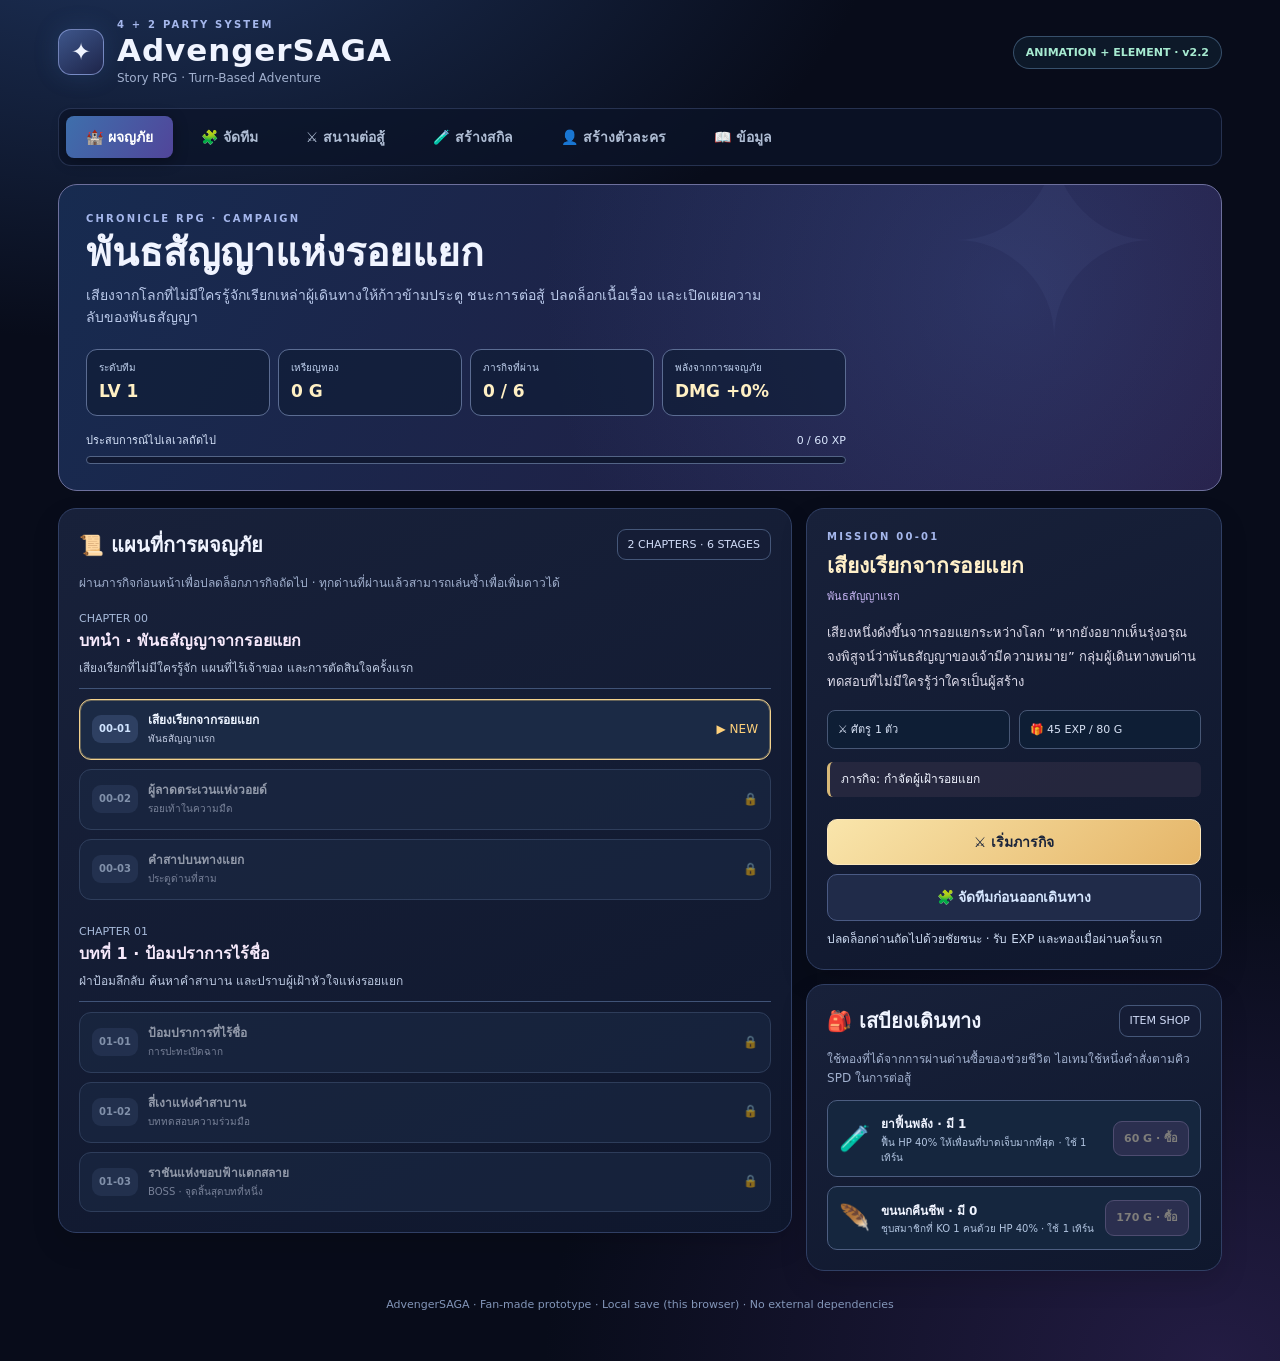
==== commit a1b371e6: "Add character element and per-slot selectable animation controls in both creator laboratories" ====
--- a/index.html
+++ b/index.html
@@ -167,12 +167,13 @@
 <link rel="stylesheet" href="css/skill-creator.css?v=1.5">
 <link rel="stylesheet" href="css/character-creator.css?v=1.6">
 <link rel="stylesheet" href="css/campaign.css?v=2.0">
+<link rel="stylesheet" href="css/animation-element.css?v=2.2">
 </head>
 <body>
 <div class="shell">
 <header>
  <div class="logo"><div class="mark">✦</div><div><div class="eyebrow">4 + 2 Party System</div><div class="brand">AdvengerSAGA</div><div class="sub">Story RPG · Turn-Based Adventure</div></div></div>
- <span class="tag">CHRONICLE CAMPAIGN · v2.0</span>
+ <span class="tag">ANIMATION + ELEMENT · v2.2</span>
 </header>
 <nav aria-label="การนำทาง">
  <button class="nav-btn active" data-screen="campaign">🏰 ผจญภัย</button>
@@ -297,6 +298,7 @@
     <div class="combat-command-grid">
       <button type="button" class="combat-command basic" data-command="basic"><span class="command-seal">I</span><span class="combat-command-icon">⚔️</span><span class="command-type">STANDARD</span><strong>BASIC</strong><small id="basicLabel">โจมตีปกติ</small><em>J</em></button>
       <button type="button" class="combat-command skill" data-command="skill"><span class="command-seal">II</span><span class="combat-command-icon">✦</span><span class="command-type">SPECIAL</span><strong>SKILL</strong><small id="skillLabel">สกิลประจำอาชีพ</small><em>K</em></button>
+      <button type="button" class="combat-command skill2" data-command="skill2" id="equippedSkill2Command" hidden><span class="command-seal">IV</span><span class="combat-command-icon">✧</span><span class="command-type">EQUIPPED</span><strong>SKILL 2</strong><small id="skill2Label">สกิลที่ติดตั้ง</small><em>4</em></button>
       <button type="button" class="combat-command ultimate" data-command="ultimate"><span class="command-seal">III</span><span class="combat-command-icon">✶</span><span class="command-type">LIMIT BREAK</span><strong>ULTIMATE</strong><small id="ultimateLabel">ใช้ EX 100</small><em>L</em></button>
     </div>
     <div class="turn-utility"><button type="button" class="guard-command" id="guardCommand" data-command="guard">🛡️ ป้องกัน / ผ่านเทิร์น</button><small>รับความเสียหายลดลง 50% เมื่อถูกโจมตีรอบนี้ · EX +15</small></div>
@@ -333,10 +335,10 @@
       </div>
       <p class="small">ทดลองได้กับสมาชิกทีมหลัก รวมตัวละคร KO · ถ้ามี Soul Death การชุบชีวิตจะถูกปฏิเสธ · ค่าทดลองไม่ใช่ค่าที่บังคับใช้กับทุกสกิล</p>
     </details>
-    <details class="created-skill-panel" id="createdSkillPanel" open>
-      <summary>🧪 MY CREATED SKILLS <span class="small">สกิลที่ติดตั้งจาก Skill Creator Lab</span></summary>
+    <details class="created-skill-panel" id="createdSkillPanel">
+      <summary>⚔️ LOADOUT <span class="small">สกิลที่ติดตั้งจะใช้แทนปุ่มเดิม ไม่ได้เพิ่มคำสั่งซ้ำ</span></summary>
       <div id="createdBattleSkills" class="created-battle-skills"></div>
-      <button type="button" class="button ghost" data-screen="creator">+ ไปสร้าง / ติดตั้งสกิล</button>
+      <button type="button" class="button ghost" data-screen="creator">+ เลือกสกิลเดิม / สร้างใหม่ / ติดตั้ง</button>
     </details>
     <details class="ailment-lab" id="ailmentPanel">
       <summary>🧪 STATUS LAB · ทดสอบสถานะผิดปกติ <span class="small">ไม่ใช้เทิร์น · เฉพาะสนามทดลอง</span></summary>
@@ -399,6 +401,10 @@
        <option value="gunner">🔫 Gunner · มือปืน</option>
       </select>
     </label>
+    <label>🌈 ธาตุประจำตัว
+      <select id="charLabElement" aria-label="เลือกธาตุประจำตัวละคร"></select>
+      <small id="charLabElementDescription">ธาตุประจำตัวมีผลต่อความได้เปรียบในการโจมตี และสีเอฟเฟกต์</small>
+    </label>
     <label>คำอธิบายตัวละคร (ไม่บังคับ)
       <textarea id="charLabDescription" rows="2" maxlength="180" placeholder="นิสัย บทบาท หรือเรื่องราวของตัวละคร"></textarea>
     </label>
@@ -431,8 +437,9 @@
    </div>
    <div class="panel">
     <h2>⚔️ เลือกสกิลติดตัว</h2>
-    <p class="help">สกิลสร้างเองจาก Skill Creator จะมาอยู่ที่นี่ เลือกได้สูงสุด 4 ช่อง หากยังไม่มีสกิล สามารถใช้ท่าตั้งต้นของอาชีพก่อนได้</p>
+    <p class="help">เลือกแทนสกิลเดิมได้จากสกิลอาชีพ สกิล Seven Knights ที่อยู่ในคลัง หรือสกิลสร้างเอง · ช่องที่ไม่ติดตั้งจะกลับไปใช้ท่าเดิมของตัวละคร</p>
     <div id="charLabSkills" class="character-skill-slots"></div>
+    <p class="help">🎬 ในแต่ละช่อง เลือกแอนิเมชันจากท่า Saber / Mage / Tank / Gunner ได้อิสระ โดยไม่เปลี่ยนความแรงของสกิลหรือจำนวนฮิต</p>
     <button type="button" class="button ghost wide" data-screen="creator">🧪 ไป Skill Creator</button>
    </div>
    <div class="panel">
@@ -503,6 +510,15 @@
      <option value="skill2">Skill 2 · สกิล 2</option>
      <option value="ultimate">Ultimate · อัลติเมท (EX 100)</option>
     </select>
+    <label class="creator-label" for="skillLabEquipSource">สกิลที่จะใช้แทนช่องนี้</label>
+    <select id="skillLabEquipSource"><option value="">— เลือกสกิลจากคลัง —</option></select>
+    <p class="help">เลือกได้ทั้งสกิลเดิมจาก 4 อาชีพ, สกิล Seven Knights ที่มีในคลัง และสกิลที่สร้างเอง เมื่อกดติดตั้ง ปุ่มหลักในสนามจะเปลี่ยนเป็นสกิลนี้ทันที</p>
+    <label class="creator-label" for="skillLabAnimation">🎬 แอนิเมชันที่ใช้แสดงท่าสกิล</label>
+    <select id="skillLabAnimation" aria-label="เลือกแอนิเมชันสำหรับช่องสกิล">
+     <option value="">อัตโนมัติ · ใช้แอนิเมชันเดิมของสกิล</option>
+    </select>
+    <p class="help">เลือกจาก 12 แอนิเมชันที่มีอยู่แล้ว (4 อาชีพ × 3 ท่า) เปลี่ยนเฉพาะภาพและท่าทาง ไม่เปลี่ยนผลสกิล จำนวนฮิต ความแรง หรือ EX</p>
+    <button id="skillLabAnimationSave" type="button" class="button ghost">🎬 บันทึกแอนิเมชันให้ช่องนี้</button>
     <div id="skillLabEquipped" class="creator-equipped">ยังไม่มีสกิลติดตั้ง</div>
     <div class="creator-equip-actions">
      <button id="skillLabEquip" class="button primary" type="button">✓ ติดตั้งสกิลนี้</button>
@@ -551,10 +567,12 @@
 </div>
 <script src="classes/catalog.js?v=0.6"></script>
 <script src="js/class-animation-registry.js?v=0.7"></script>
+<script src="js/elements.js?v=2.2"></script>
 <script src="classes/saber/animations.js?v=0.7"></script>
 <script src="classes/mage/animations.js?v=0.7"></script>
 <script src="classes/tank/animations.js?v=0.7"></script>
 <script src="classes/gunner/animations.js?v=0.7"></script>
+<script src="js/animation-catalog.js?v=2.2"></script>
 <script src="js/stat-db.js?v=1.1"></script>
 <script src="js/character-registry.js?v=0.7"></script>
 <script src="characters/manifest.js?v=0.8"></script>
--- a/css/skill-creator.css
+++ b/css/skill-creator.css
@@ -57,3 +57,15 @@
  #battle .as-target[data-count="4"]{height:38%;bottom:19%;width:9%}
  #battle .as-target[data-count="4"] .as-target-name{font-size:5.5px}
 }
+
+/* Equipped skills replace the existing command cards; no duplicated action strip. */
+#battle .combat-command-grid:has([data-command="skill2"]:not([hidden])){grid-template-columns:repeat(4,minmax(0,1fr))}
+#battle .combat-command[data-command="skill2"]{border-color:#9e85bc;background:linear-gradient(145deg,#41325e,#203b50)}
+#battle .combat-command[hidden]{display:none!important}
+#battle .created-battle-skills{grid-template-columns:1fr}
+#battle .created-battle-empty{padding:7px 4px;border-bottom:1px solid #425672}
+#battle .created-battle-empty strong{color:#f1d9ff}
+#skillLabEquipSource{width:100%;margin:4px 0 8px}
+@media(max-width:660px){
+ #battle .combat-command-grid:has([data-command="skill2"]:not([hidden])){grid-template-columns:repeat(2,minmax(0,1fr))}
+}
